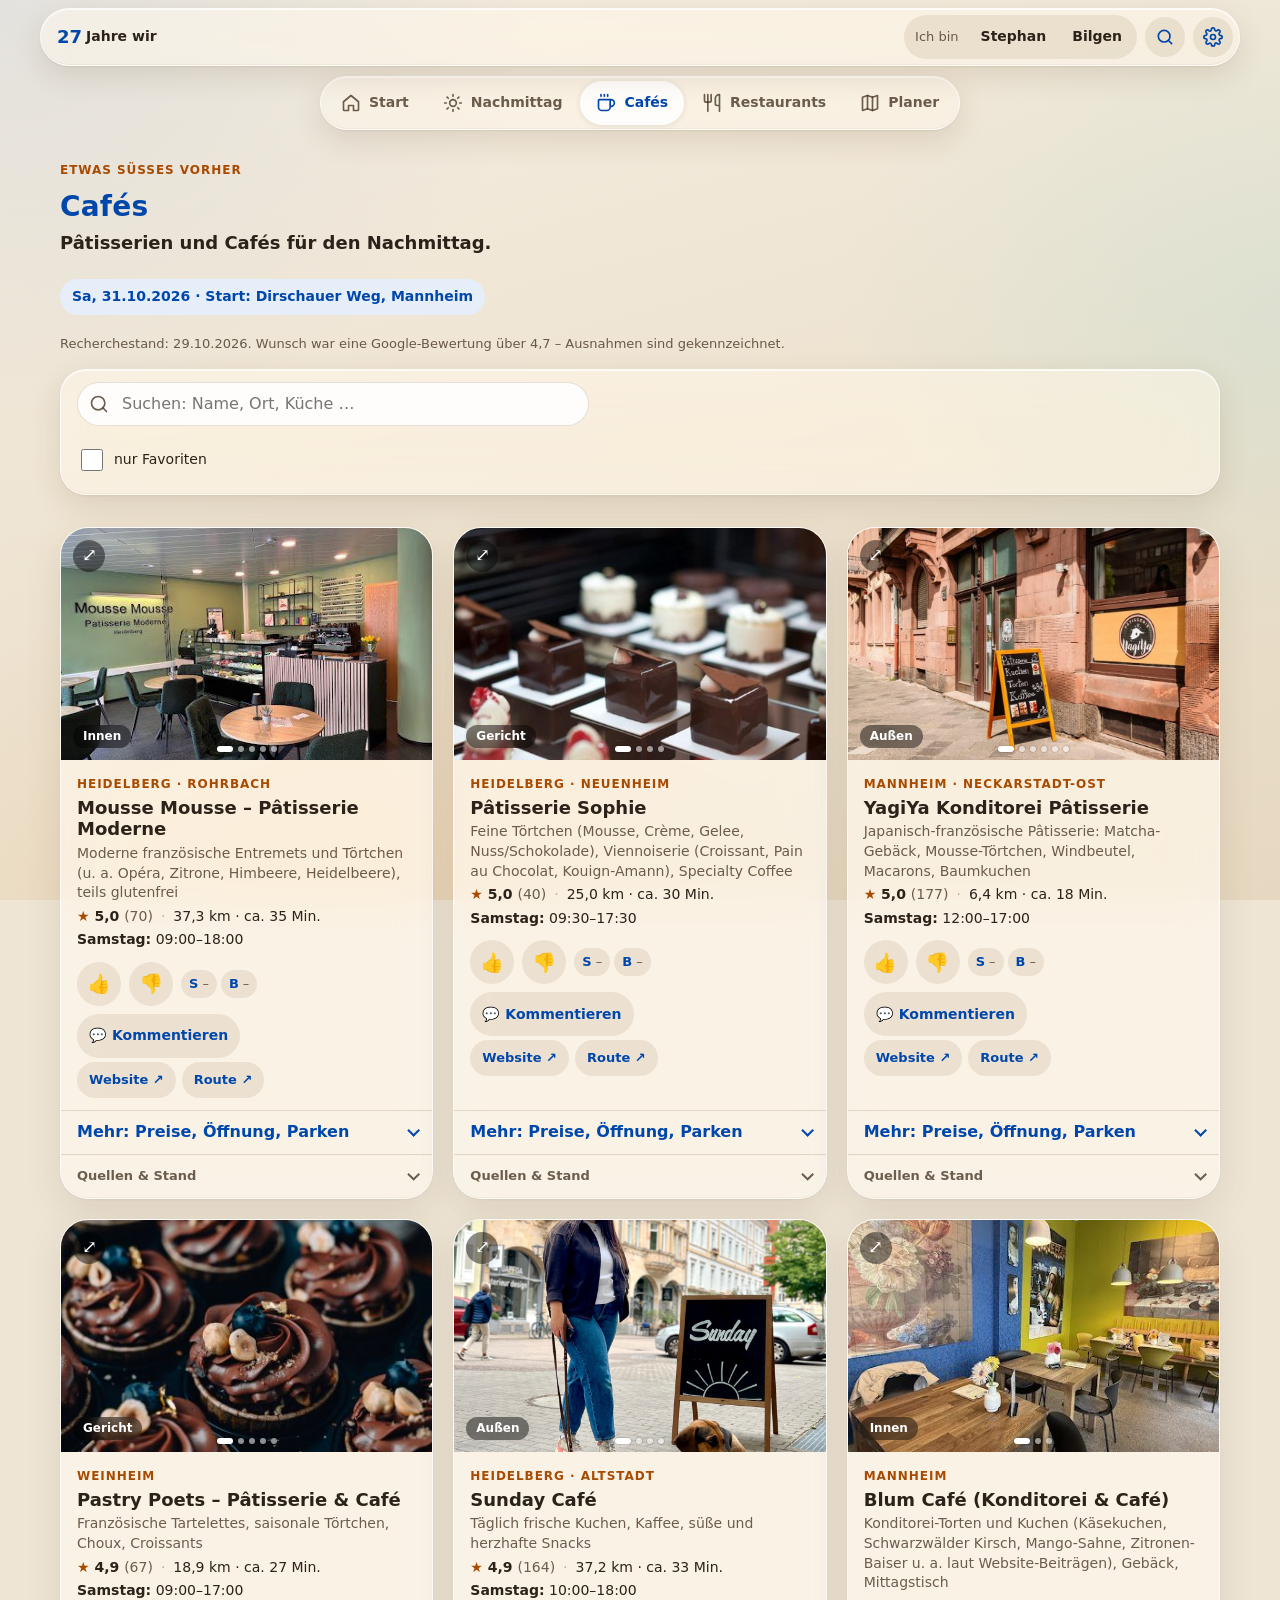
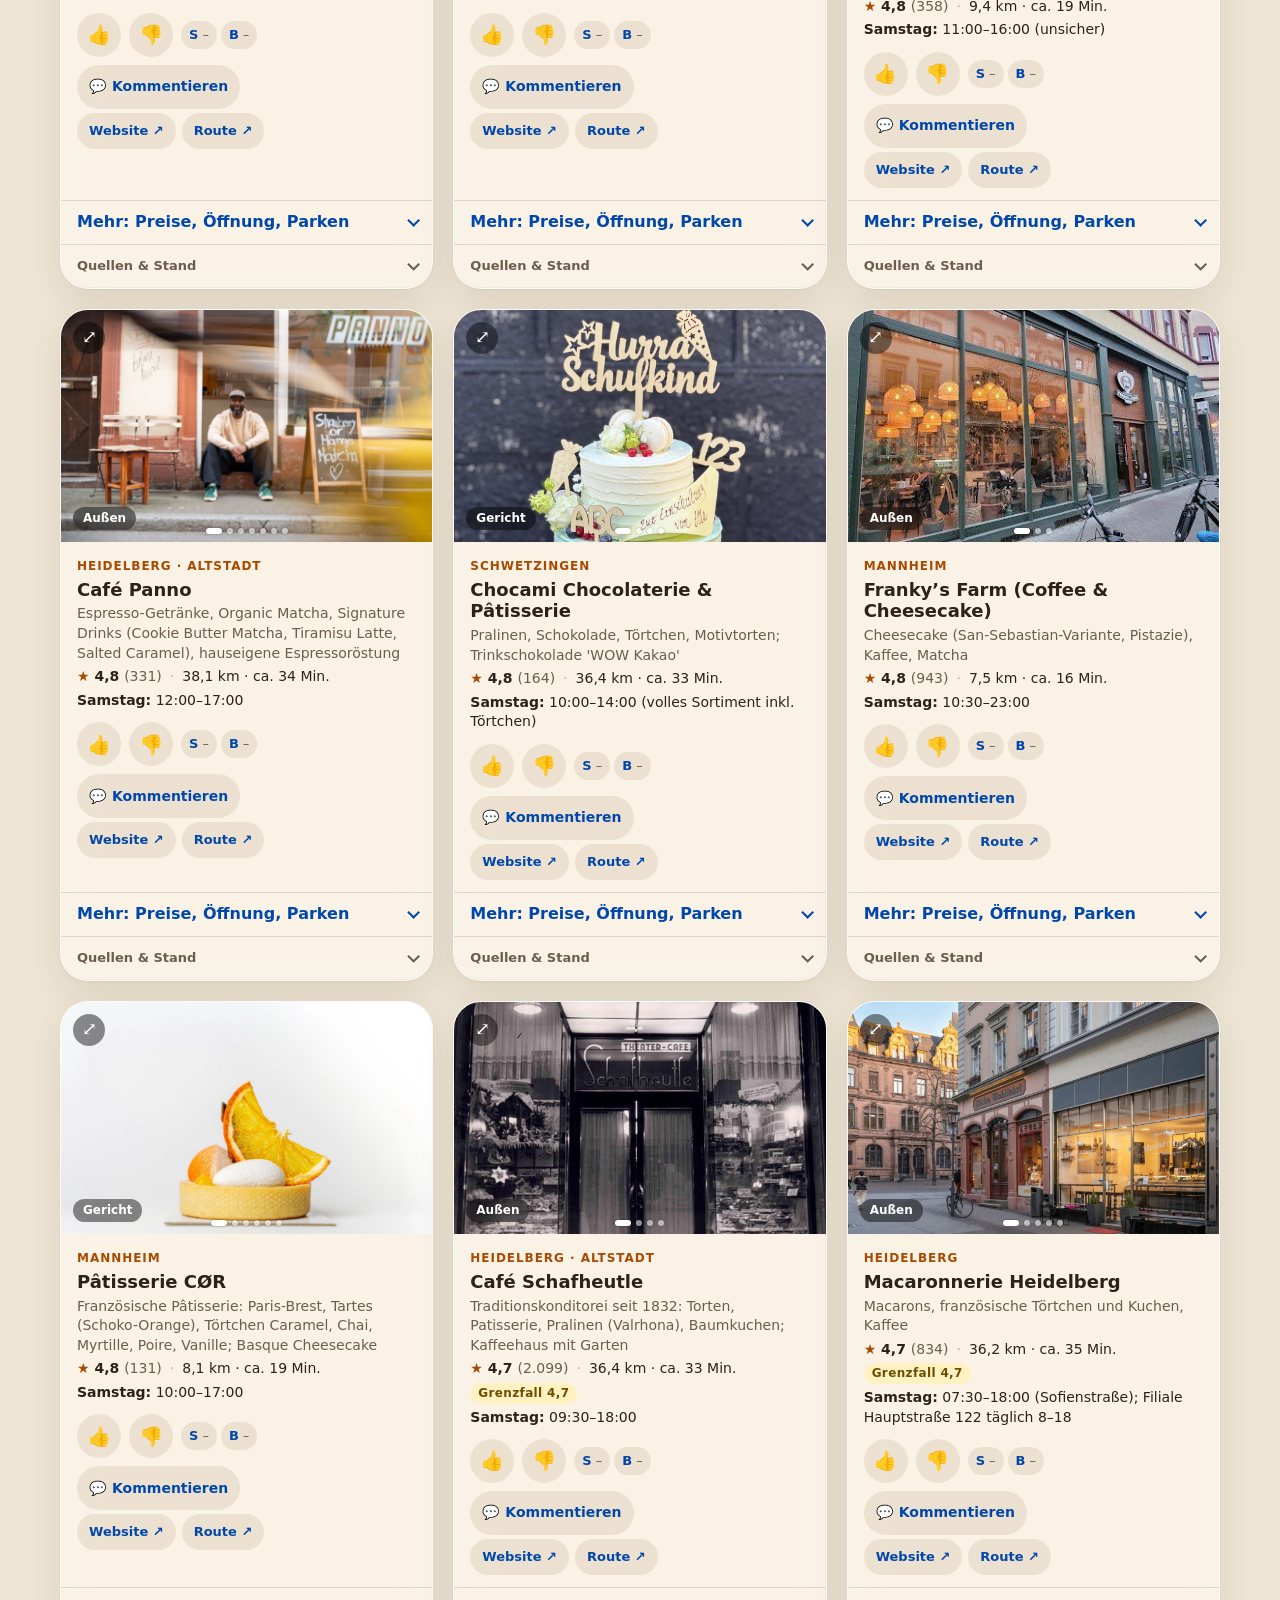
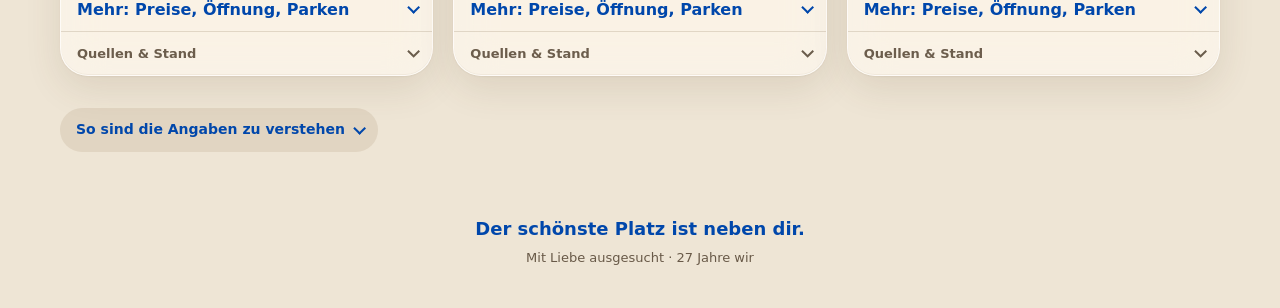
==== cafes.html @ 7b370501 "Ziegler hat abgesagt: als ausgebucht markiert, Tagesidee Barockgarten wieder mit Kurfürstenstube Co-" ====
<!doctype html>
<html lang="de">
<head>
  <meta charset="utf-8">
  <meta name="viewport" content="width=device-width, initial-scale=1, viewport-fit=cover">
  <meta name="color-scheme" content="light dark">
  <link rel="manifest" href="manifest.webmanifest">
  <link rel="icon" type="image/png" href="icons/icon-192.png?v=b">
  <link rel="apple-touch-icon" href="icons/icon-180.png?v=b">
  <meta name="apple-mobile-web-app-capable" content="yes">
  <meta name="mobile-web-app-capable" content="yes">
  <meta name="apple-mobile-web-app-title" content="Jahrestag">
  <meta name="apple-mobile-web-app-status-bar-style" content="black-translucent">
  <meta name="theme-color" content="#EEE5D5" media="(prefers-color-scheme: light)">
  <meta name="theme-color" content="#0A1430" media="(prefers-color-scheme: dark)">
  <meta name="description" content="Unser Jahrestag am Samstag, 31. Oktober 2026 – Restaurants, Nachmittag, Cafés und Planer.">
  <meta property="og:type" content="website">
  <meta property="og:locale" content="de_DE">
  <meta property="og:title" content="Cafés · 27 Jahre wir">
  <meta property="og:description" content="Ein Tag nur für uns – Samstag, 31. Oktober 2026.">
  <meta property="og:url" content="https://stephandel.github.io/jubilaeum-2026/cafes.html">
  <meta property="og:image" content="https://stephandel.github.io/jubilaeum-2026/icons/og.jpg?v=b">
  <meta property="og:image:width" content="1200">
  <meta property="og:image:height" content="630">
  <meta property="og:image:alt" content="27 Jahre wir. – Blick über Heidelberg">
  <meta name="twitter:card" content="summary_large_image">
  <title>Cafés · 27 Jahre wir</title>
  <script>try { var t = localStorage.getItem("jg-theme"); if (t === "light" || t === "dark") document.documentElement.dataset.theme = t; var g = Number(localStorage.getItem("jg-schrift")); if (g >= 90 && g <= 130) document.documentElement.style.setProperty("--schrift", g / 100); } catch (e) {}</script>
  <link rel="stylesheet" href="base.css?v=1e421c1b">
  <link rel="stylesheet" href="style.css?v=fc699ea1">
</head>
<body data-seite="cafes">
  <a class="sprung" href="#inhalt">Zum Inhalt springen</a>
  <header class="titelzeile glas">
    <a class="marke" href="index.html" aria-label="27 Jahre wir – Startseite"><span class="marke-27" aria-hidden="true">27</span><span class="marke-text">Jahre wir</span></a>
    <div class="ichbin" role="group" aria-label="Ich bin">
      <span class="ichbin-label">Ich bin</span>
      <button type="button" class="seg" data-person="S" aria-pressed="false">Stephan</button>
      <button type="button" class="seg" data-person="B" aria-pressed="false">Bilgen</button>
    </div>
    <button type="button" class="kopf-knopf" id="suche-auf" aria-label="Suchen" aria-haspopup="dialog"><svg viewBox="0 0 24 24" aria-hidden="true"><circle cx="11" cy="11" r="7"/><path d="m20 20-3.5-3.5"/></svg></button>
    <button type="button" class="kopf-knopf" id="einst-auf" aria-label="Einstellungen" aria-haspopup="dialog"><svg viewBox="0 0 24 24" aria-hidden="true"><circle cx="12" cy="12" r="3"/><path d="M19.4 15a1.7 1.7 0 0 0 .3 1.8l.1.1a2 2 0 1 1-2.8 2.8l-.1-.1a1.7 1.7 0 0 0-1.8-.3 1.7 1.7 0 0 0-1 1.5V21a2 2 0 1 1-4 0v-.1a1.7 1.7 0 0 0-1.1-1.5 1.7 1.7 0 0 0-1.8.3l-.1.1a2 2 0 1 1-2.8-2.8l.1-.1a1.7 1.7 0 0 0 .3-1.8 1.7 1.7 0 0 0-1.5-1H3a2 2 0 1 1 0-4h.1a1.7 1.7 0 0 0 1.5-1.1 1.7 1.7 0 0 0-.3-1.8l-.1-.1a2 2 0 1 1 2.8-2.8l.1.1a1.7 1.7 0 0 0 1.8.3H9a1.7 1.7 0 0 0 1-1.5V3a2 2 0 1 1 4 0v.1a1.7 1.7 0 0 0 1 1.5 1.7 1.7 0 0 0 1.8-.3l.1-.1a2 2 0 1 1 2.8 2.8l-.1.1a1.7 1.7 0 0 0-.3 1.8V9a1.7 1.7 0 0 0 1.5 1H21a2 2 0 1 1 0 4h-.1a1.7 1.7 0 0 0-1.5 1Z"/></svg></button>
  </header>
  <nav class="tabbar glas" aria-label="Seiten">
    <a href="index.html"><svg viewBox="0 0 24 24" aria-hidden="true"><path d="M3 10.5 12 3l9 7.5V20a1 1 0 0 1-1 1h-5v-6h-6v6H4a1 1 0 0 1-1-1Z"/></svg><span>Start</span></a>
    <a href="nachmittag.html"><svg viewBox="0 0 24 24" aria-hidden="true"><circle cx="12" cy="12" r="4"/><path d="M12 2v2M12 20v2M4.93 4.93l1.41 1.41M17.66 17.66l1.41 1.41M2 12h2M20 12h2M6.34 17.66l-1.41 1.41M19.07 4.93l-1.41 1.41"/></svg><span>Nachmittag</span></a>
    <a href="cafes.html" aria-current="page"><svg viewBox="0 0 24 24" aria-hidden="true"><path d="M10 2v2M14 2v2M16 8a1 1 0 0 1 1 1v8a4 4 0 0 1-4 4H7a4 4 0 0 1-4-4V9a1 1 0 0 1 1-1h14a4 4 0 1 1 0 8h-1"/><path d="M6 2v2"/></svg><span>Cafés</span></a>
    <a href="restaurants.html"><svg viewBox="0 0 24 24" aria-hidden="true"><path d="M3 2v7c0 1.1.9 2 2 2h4a2 2 0 0 0 2-2V2"/><path d="M7 2v20"/><path d="M21 15V2a5 5 0 0 0-5 5v6c0 1.1.9 2 2 2h3Zm0 0v7"/></svg><span>Restaurants</span></a>
    <a href="planer.html"><svg viewBox="0 0 24 24" aria-hidden="true"><path d="M9 3 3 5v16l6-2 6 2 6-2V3l-6 2-6-2Z"/><path d="M9 3v16M15 5v16"/></svg><span>Planer</span></a>
  </nav>
  <main id="inhalt" class="inhalt" tabindex="-1">
    <noscript><p class="hinweiszeile">Bitte JavaScript einschalten – die Inhalte werden aus data.js aufgebaut.</p></noscript>
    <div id="app"></div>
  </main>
  <footer class="fuss">
    <p class="fuss-gross">Der schönste Platz ist neben dir.</p>
    <p class="fuss-klein">Mit Liebe ausgesucht · 27 Jahre wir</p>
  </footer>
  <div class="sheet-hinter" id="einst-hinter" hidden></div>
  <section class="sheet glas" id="einstellungen" role="dialog" aria-modal="true" aria-labelledby="einst-titel" hidden>
    <header class="sheet-kopf"><h2 id="einst-titel">Einstellungen</h2><button type="button" class="sheet-zu" data-zu="einstellungen" aria-label="Schließen">✕</button></header>
    <div class="einst-zeile"><span class="einst-label">Ich bin</span><div class="ichbin" role="group" aria-label="Ich bin">
      <button type="button" class="seg" data-person="S" aria-pressed="false">Stephan</button>
      <button type="button" class="seg" data-person="B" aria-pressed="false">Bilgen</button></div></div>
    <div class="einst-zeile"><span class="einst-label">Darstellung</span><button type="button" class="thema" id="thema" aria-label="Darstellung umschalten"></button></div>
    <div class="einst-zeile"><span class="einst-label">Schriftgröße</span><div class="schrift" role="group" aria-label="Schriftgröße">
      <button type="button" id="schrift-klein" aria-label="Schrift kleiner">A<small aria-hidden="true">−</small></button>
      <button type="button" id="schrift-gross" aria-label="Schrift größer">A<small aria-hidden="true">+</small></button></div></div>
    <div id="installieren"></div>
    <p class="hinweis">Likes, Kommentare und „Unser Tag“ sind für euch beide gemeinsam. Nach 15 Minuten Pause startet die Seite wieder auf der Startseite.</p>
  </section>
  <div class="sheet-hinter" id="suche-hinter" hidden></div>
  <section class="sheet glas suche-sheet" id="suchfenster" role="dialog" aria-modal="true" aria-label="Suchen" hidden>
    <div class="suche-kopf"><label class="suche-feld global"><svg viewBox="0 0 24 24" aria-hidden="true"><circle cx="11" cy="11" r="7"/><path d="m20 20-3.5-3.5"/></svg><span class="sr">Alles durchsuchen</span><input type="search" id="global-suche" placeholder="Restaurant, Café, Ort, Gericht …" autocomplete="off"></label><button type="button" class="sheet-zu" data-zu="suchfenster" aria-label="Schließen">✕</button></div>
    <ul class="such-treffer" id="such-treffer"></ul>
  </section>
  <div class="toast" id="toast" role="status" aria-live="polite"></div>
  <script src="data.js?v=d4737274"></script>
  <script src="likestore.js?v=ab14de96"></script>
  <script src="script.js?v=ec2688a6"></script>
</body>
</html>
---- base.css ----
/* apple-ui/base.css — einmal pro App einbinden, Werte nur über Variablen nutzen */

:root {
  /* Schrift */
  --font: -apple-system, "SF Pro Text", system-ui, sans-serif;
  --fs-large-title: 2.125rem; /* 34 */
  --fs-title1: 1.75rem;       /* 28 */
  --fs-title2: 1.375rem;      /* 22 */
  --fs-title3: 1.25rem;       /* 20 */
  --fs-body: 1.0625rem;       /* 17 */
  --fs-subhead: 0.9375rem;    /* 15 */
  --fs-footnote: 0.8125rem;   /* 13 */
  --fs-caption: 0.75rem;      /* 12 */

  /* Abstände */
  --s1: 4px; --s2: 8px; --s3: 12px; --s4: 16px;
  --s5: 20px; --s6: 24px; --s8: 32px; --tap: 44px;
  --rand: var(--s4);
  --r-kachel: 16px; --r-button: 12px; --r-chip: 999px;

  /* Systemfarben */
  --blau: #007AFF; --gruen: #34C759; --orange: #FF9500;
  --rot: #FF3B30; --gelb: #FFCC00; --indigo: #5856D6; --teal: #30B0C7;
  --akzent: var(--blau);

  /* Hell */
  --bg: #F2F2F7;
  --bg-2: #FFFFFF;
  --label: #000000;
  --label-2: rgba(60,60,67,.6);
  --label-3: rgba(60,60,67,.3);
  --trenner: rgba(60,60,67,.29);

  --fuellung: rgba(120,120,128,.2);
  --glas-bg: rgba(255,255,255,.7);
  --glas-rand: rgba(255,255,255,.4);
  --glas-schatten: 0 8px 32px rgba(0,0,0,.12);

  /* Bewegung */
  --ease: cubic-bezier(.32,.72,0,1);
  --dauer: 280ms;

  /* Safe Areas */
  --safe-top: env(safe-area-inset-top, 0px);
  --safe-bottom: env(safe-area-inset-bottom, 0px);
  --safe-left: env(safe-area-inset-left, 0px);
  --safe-right: env(safe-area-inset-right, 0px);
}

@media (prefers-color-scheme: dark) {
  :root {
    --bg: #000000;
    --bg-2: #1C1C1E;
    --label: #FFFFFF;
    --label-2: rgba(235,235,245,.6);
    --label-3: rgba(235,235,245,.3);
    --trenner: rgba(84,84,88,.6);
    --fuellung: rgba(120,120,128,.36);
    --glas-bg: rgba(28,28,30,.6);
    --glas-rand: rgba(255,255,255,.15);
    --glas-schatten: 0 8px 32px rgba(0,0,0,.5);
    --blau: #0A84FF; --gruen: #30D158; --orange: #FF9F0A;
    --rot: #FF453A; --gelb: #FFD60A; --indigo: #5E5CE6; --teal: #40C8E0;
  }
}

@media (min-width: 768px) { :root { --rand: var(--s5); } }

/* Grundlayout */
*, *::before, *::after { box-sizing: border-box; }
html { -webkit-text-size-adjust: 100%; }
body {
  margin: 0;
  font-family: var(--font);
  font-size: var(--fs-body);
  line-height: 1.35;
  color: var(--label);
  background: var(--bg);
  -webkit-font-smoothing: antialiased;
  overscroll-behavior-y: none;
}
button, input, select { font: inherit; color: inherit; }
button { background: none; border: 0; padding: 0; cursor: pointer; }
.zahlen { font-variant-numeric: tabular-nums; }

/* Textstufen */
.t-large-title { font-size: var(--fs-large-title); font-weight: 700; letter-spacing: .37px; }
.t-title1   { font-size: var(--fs-title1); font-weight: 700; }
.t-title2   { font-size: var(--fs-title2); font-weight: 700; }
.t-title3   { font-size: var(--fs-title3); font-weight: 600; }
.t-body     { font-size: var(--fs-body); }
.t-subhead  { font-size: var(--fs-subhead); }
.t-footnote { font-size: var(--fs-footnote); color: var(--label-2); }
.t-caption  { font-size: var(--fs-caption); color: var(--label-2); text-transform: uppercase; letter-spacing: .06em; }

/* Glas */
.glas {
  background: var(--glas-bg);
  border: 1px solid var(--glas-rand);
  box-shadow: var(--glas-schatten);
  -webkit-backdrop-filter: blur(20px) saturate(180%);
  backdrop-filter: blur(20px) saturate(180%);
}
@supports not (backdrop-filter: blur(1px)) {
  .glas { background: color-mix(in srgb, var(--bg-2) 92%, transparent); }
}

/* Bauteile */
.kachel {
  background: var(--bg-2);
  border-radius: var(--r-kachel);
  padding: var(--s4);
}
.kachel.glas { background: var(--glas-bg); }

.button {
  min-height: var(--tap);
  padding: 0 var(--s5);
  border-radius: var(--r-button);
  background: var(--akzent);
  color: #fff;
  font-weight: 600;
  display: inline-flex; align-items: center; justify-content: center;
  transition: opacity var(--dauer) var(--ease), transform var(--dauer) var(--ease);
}
.button.leise { background: var(--fuellung); color: var(--akzent); }
.button.rand  { background: none; border: 1px solid var(--trenner); color: var(--akzent); }

.chip {
  height: 32px; padding: 0 var(--s3);
  border-radius: var(--r-chip);
  background: var(--fuellung);
  font-size: var(--fs-subhead); font-weight: 500;
  display: inline-flex; align-items: center; gap: var(--s1);
}
.chip.aktiv { background: var(--akzent); color: #fff; }

.tippbar:active, .button:active, .chip:active { opacity: .6; transform: scale(.97); }

/* Titelzeile und Tab-Leiste */
.titelzeile {
  position: sticky; top: 0; z-index: 20;
  padding: calc(var(--safe-top) + var(--s2)) var(--rand) var(--s2);
  min-height: calc(var(--safe-top) + var(--tap));
  display: flex; align-items: center; gap: var(--s3);
}
.tabbar {
  position: fixed; left: 0; right: 0; bottom: 0; z-index: 20;
  display: flex;
  padding: var(--s1) var(--safe-right) var(--safe-bottom) var(--safe-left);
}
.tabbar button {
  flex: 1; min-height: calc(var(--tap) + 6px);
  display: flex; flex-direction: column; align-items: center; gap: 2px;
  font-size: var(--fs-caption); font-weight: 500; color: var(--label-2); /* 12 px; Apple nutzt 10 pt, wir bleiben über dem 11-px-Minimum */
}
.tabbar button[aria-selected="true"] { color: var(--akzent); }
.tabbar svg { width: 24px; height: 24px; }
.inhalt { padding: 0 var(--rand) calc(var(--tap) + var(--safe-bottom) + var(--s6)); }

/* Listen */
.liste { background: var(--bg-2); border-radius: var(--r-kachel); overflow: hidden; }
.liste > * {
  min-height: var(--tap); padding: var(--s3) var(--s4);
  display: flex; align-items: center; gap: var(--s3);
}
.liste > * + * { border-top: 1px solid var(--trenner); }

/* Zustände */
.skeleton {
  background: linear-gradient(90deg, var(--fuellung) 25%, transparent 50%, var(--fuellung) 75%);
  background-size: 200% 100%;
  animation: skeleton 1.4s infinite linear;
  border-radius: var(--s2);
}
@keyframes skeleton { to { background-position: -200% 0; } }
.leer {
  text-align: center; padding: var(--s8) var(--rand);
  color: var(--label-2);
}
.leer svg { width: 48px; height: 48px; margin-bottom: var(--s3); }

/* Bewegung */
@media (prefers-reduced-motion: reduce) {
  *, *::before, *::after { animation-duration: .01ms !important; transition-duration: .01ms !important; }
}

/* Fokus */
:focus-visible { outline: 2px solid var(--akzent); outline-offset: 2px; border-radius: var(--r-button); }

/* ===== iPad: ab 768 px (regular Breite), siehe module/ipad.md ===== */
.seitenleiste { display: none; }
.lesebreite { max-width: 680px; }
@media (min-width: 768px) {
  /* Tab-Leiste wandert nach oben in die Titelzeile, Symbol und Label nebeneinander */
  .tabbar { position: sticky; top: 0; bottom: auto; padding: var(--s1) var(--rand); justify-content: center; gap: var(--s2); }
  .tabbar button { flex: 0 0 auto; flex-direction: row; gap: var(--s2); min-height: var(--tap); padding: 0 var(--s3); font-size: var(--fs-subhead); border-radius: var(--r-button); }
  .tabbar button[aria-selected="true"] { background: var(--fuellung); }
  .tabbar svg { width: 20px; height: 20px; }
  .inhalt { padding-bottom: var(--s6); }

  /* Seitenleiste + Inhalt als Spalten */
  .split { display: grid; grid-template-columns: var(--sl-breite, 280px) 1fr; min-height: 100dvh; }
  .split.drei { grid-template-columns: var(--sl-breite, 260px) var(--liste-breite, 320px) 1fr; }
  .split > * + * { border-left: 1px solid var(--trenner); }
  .seitenleiste { display: block; position: sticky; top: 0; height: 100dvh; overflow-y: auto; padding: calc(var(--safe-top) + var(--s4)) var(--s3) var(--s4); }
  .seitenleiste .gruppe { margin-bottom: var(--s5); }
  .seitenleiste .gruppe > .t-caption { padding: 0 var(--s3) var(--s2); }
  .seitenleiste a, .seitenleiste button {
    display: flex; align-items: center; gap: var(--s3); width: 100%;
    min-height: var(--tap); padding: 0 var(--s3); border-radius: var(--s2);
    color: var(--label); text-decoration: none;
  }
  .seitenleiste svg { width: 20px; height: 20px; color: var(--akzent); flex: 0 0 auto; }
  .seitenleiste [aria-current="page"], .seitenleiste [aria-selected="true"] { background: var(--fuellung); }
}

/* ===== Zeiger (Trackpad/Maus): Hover nur hier, siehe module/ipad.md Abschnitt 5 ===== */
@media (hover: hover) and (pointer: fine) {
  .tabbar button:hover, .chip:hover, .button.leise:hover, .seitenleiste a:hover, .seitenleiste button:hover { background: var(--fuellung); }
  .button:hover { filter: brightness(1.08); }
  .liste > *:hover, .kachel.tippbar:hover { background: color-mix(in srgb, var(--bg-2) 94%, var(--label)); }
  a { cursor: pointer; }
  button, .button, .chip { cursor: default; }   /* Mac-Konvention: Knöpfe behalten den Pfeil */
  input, select, textarea { accent-color: var(--akzent); }
}

/* ===== Mac-Dichte: breites Fenster mit Zeiger, siehe module/mac.md ===== */
@media (min-width: 1024px) and (hover: hover) and (pointer: fine) {
  :root {
    --fs-large-title: 1.625rem; /* 26 */
    --fs-title1: 1.375rem;      /* 22 */
    --fs-title2: 1.0625rem;     /* 17 */
    --fs-title3: 0.9375rem;     /* 15 */
    --fs-body: 0.8125rem;       /* 13 */
    --fs-subhead: 0.6875rem;    /* 11 */
    --fs-footnote: 0.625rem;    /* 10 */
    --fs-caption: 0.625rem;     /* 10 */
    --tap: 28px;
    --r-kachel: 12px; --r-button: 6px;
  }
  body { line-height: 1.25; }
  .kachel { padding: var(--s3); }
  .glas { -webkit-backdrop-filter: blur(12px) saturate(160%); backdrop-filter: blur(12px) saturate(160%); }
  .tippbar:active, .button:active, .chip:active { transform: none; opacity: .75; } /* kein Scale auf dem Mac */
}
/* Inaktives Fenster (JS setzt data-inaktiv auf <html>, wenn document.hasFocus() false ist) */
:root[data-inaktiv] .glas { background: var(--bg-2); -webkit-backdrop-filter: none; backdrop-filter: none; }
:root[data-inaktiv] { --akzent: var(--label-2); }
---- style.css ----
/* Jubiläums-Guide – Projektwerte (wie tokens.css), nach base.css eingebunden */

:root {
  --kobalt: #0047AB;
  --kobalt-hell: #E6EEFA;
  --tuerkis: #00737D;
  --tuerkis-fl: #2EC4CF;
  --warm: #A84A00;            /* Text-Orange, AA auf Weiß */
  --warm-fl: #FF9A3C;         /* Flächen-Orange */
  --akzent: var(--kobalt);
  --karte-bg: rgba(255,255,255,.82);
  --karte-rand: rgba(255,255,255,.7);
  --karte-schatten: 0 8px 32px rgba(0,40,110,.10), 0 1px 2px rgba(0,0,0,.06);
  --ok-bg: #DDF5E3;   --ok-text: #155C2B;
  --mitte-bg: #FFF1C2; --mitte-text: #6B4E00;
  --nein-bg: #FDE2E0; --nein-text: #A3201A;
  --ng-text: #6B4E00;
  --seiten-bg-1: rgba(0,71,171,.10);
  --seiten-bg-2: rgba(46,196,207,.12);
  --seiten-bg-3: rgba(255,154,60,.10);
}

/* Dunkel – automatisch (wenn nicht manuell Hell gewählt) */
@media (prefers-color-scheme: dark) {
  :root:not([data-theme="light"]) {
    --kobalt: #7FA8FF;
    --kobalt-hell: rgba(127,168,255,.16);
    --tuerkis: #5ED9E2;
    --warm: #FFB466;
    --karte-bg: rgba(28,28,30,.78);
    --karte-rand: rgba(255,255,255,.10);
    --karte-schatten: 0 8px 32px rgba(0,0,0,.45);
    --ok-bg: rgba(48,209,88,.18);   --ok-text: #7EE2A0;
    --mitte-bg: rgba(255,214,10,.16); --mitte-text: #FFD95A;
    --nein-bg: rgba(255,69,58,.18); --nein-text: #FF8E86;
    --ng-text: #FFD95A;
    --seiten-bg-1: rgba(0,71,171,.28);
    --seiten-bg-2: rgba(46,196,207,.10);
    --seiten-bg-3: rgba(255,154,60,.08);
  }
}

/* Manuell Hell (überschreibt System-Dunkel) */
:root[data-theme="light"] {
  color-scheme: light;
  --bg: #F2F2F7; --bg-2: #FFFFFF; --label: #000000;
  --label-2: rgba(60,60,67,.72); --label-3: rgba(60,60,67,.3);
  --trenner: rgba(60,60,67,.29); --fuellung: rgba(120,120,128,.16);
  --glas-bg: rgba(255,255,255,.7); --glas-rand: rgba(255,255,255,.4);
  --glas-schatten: 0 8px 32px rgba(0,0,0,.12);
}

/* Manuell Dunkel */
:root[data-theme="dark"] {
  color-scheme: dark;
  --bg: #000000; --bg-2: #1C1C1E; --label: #FFFFFF;
  --label-2: rgba(235,235,245,.7); --label-3: rgba(235,235,245,.3);
  --trenner: rgba(84,84,88,.6); --fuellung: rgba(120,120,128,.36);
  --glas-bg: rgba(28,28,30,.6); --glas-rand: rgba(255,255,255,.15);
  --glas-schatten: 0 8px 32px rgba(0,0,0,.5);
  --kobalt: #7FA8FF; --kobalt-hell: rgba(127,168,255,.16);
  --tuerkis: #5ED9E2; --warm: #FFB466;
  --karte-bg: rgba(28,28,30,.78); --karte-rand: rgba(255,255,255,.10);
  --karte-schatten: 0 8px 32px rgba(0,0,0,.45);
  --ok-bg: rgba(48,209,88,.18);   --ok-text: #7EE2A0;
  --mitte-bg: rgba(255,214,10,.16); --mitte-text: #FFD95A;
  --nein-bg: rgba(255,69,58,.18); --nein-text: #FF8E86;
  --ng-text: #FFD95A;
  --seiten-bg-1: rgba(0,71,171,.28); --seiten-bg-2: rgba(46,196,207,.10); --seiten-bg-3: rgba(255,154,60,.08);
}

/* label-2 etwas kräftiger als Apple-Standard, damit Kleingedrucktes AA erreicht */
:root { --label-2: rgba(60,60,67,.78); }
@media (prefers-color-scheme: dark) { :root:not([data-theme="light"]) { --label-2: rgba(235,235,245,.72); } }

/* Mac-Dichte aus base.css für diesen Guide abschwächen: Lesetext und Tippflächen bleiben groß */
@media (min-width: 1024px) and (hover: hover) and (pointer: fine) {
  :root {
    --fs-large-title: 2.125rem; --fs-title1: 1.75rem; --fs-title2: 1.375rem; --fs-title3: 1.125rem;
    --fs-body: 1rem; --fs-subhead: .875rem; --fs-footnote: .8125rem; --fs-caption: .75rem;
    --tap: 44px; --r-kachel: 16px; --r-button: 12px;
  }
  body { line-height: 1.4; }
}

/* ---------- Grundlayout ---------- */
body { min-height: 100vh; }
body::before {
  content: ""; position: fixed; inset: 0; z-index: -1; pointer-events: none;
  background:
    radial-gradient(60vmax 50vmax at 0% 0%, var(--seiten-bg-1), transparent 70%),
    radial-gradient(50vmax 40vmax at 100% 30%, var(--seiten-bg-2), transparent 70%),
    radial-gradient(50vmax 40vmax at 30% 100%, var(--seiten-bg-3), transparent 70%),
    var(--bg);
}
a { color: var(--akzent); text-underline-offset: 2px; }
h1, h2, h3, h4 { margin: 0; }
p { margin: 0 0 var(--s2); }
.sr { position: absolute; width: 1px; height: 1px; overflow: hidden; clip: rect(0 0 0 0); white-space: nowrap; }
.sprung { position: absolute; left: var(--s4); top: -100px; z-index: 50; background: var(--bg-2); padding: var(--s3) var(--s4); border-radius: var(--r-button); }
.sprung:focus { top: calc(var(--safe-top) + var(--s2)); }
main:focus { outline: none; }
.inhalt { max-width: 1200px; margin: 0 auto; padding-left: calc(var(--rand) + var(--safe-left)); padding-right: calc(var(--rand) + var(--safe-right)); }
[id] { scroll-margin-top: 120px; }

/* ---------- Titelzeile ---------- */
.titelzeile { justify-content: space-between; flex-wrap: wrap; border-width: 0 0 1px; }
.marke { display: inline-flex; align-items: baseline; gap: var(--s1); text-decoration: none; color: var(--label); min-height: var(--tap); align-items: center; }
.marke-27 { font-weight: 800; font-size: var(--fs-title3); color: var(--kobalt); font-variant-numeric: tabular-nums; }
.marke-text { font-weight: 600; font-size: var(--fs-subhead); }
.ichbin { display: inline-flex; align-items: center; gap: 2px; background: var(--fuellung); border-radius: var(--r-button); padding: 2px; margin-left: auto; }
.ichbin-label { font-size: var(--fs-footnote); color: var(--label-2); padding: 0 var(--s2); }
.seg { min-height: 40px; min-width: 44px; padding: 0 var(--s3); border-radius: 10px; font-size: var(--fs-subhead); font-weight: 600; color: var(--label); }
.seg[aria-pressed="true"] { background: var(--bg-2); color: var(--kobalt); box-shadow: 0 1px 4px rgba(0,0,0,.15); }
.thema { min-width: var(--tap); min-height: var(--tap); display: inline-flex; align-items: center; justify-content: center; gap: var(--s1); border-radius: var(--r-button); color: var(--akzent); }
.thema svg, .tabbar svg { fill: none; stroke: currentColor; stroke-width: 2; stroke-linecap: round; stroke-linejoin: round; }
.thema svg { width: 22px; height: 22px; }
.thema-text { font-size: var(--fs-footnote); font-weight: 600; }
@media (max-width: 420px) { .thema-text, .ichbin-label { position: absolute; width: 1px; height: 1px; overflow: hidden; clip: rect(0 0 0 0); } }

/* ---------- Tab-Leiste mit Links ---------- */
.tabbar { border-width: 1px 0 0; }
.tabbar a {
  flex: 1; min-height: calc(var(--tap) + 6px); text-decoration: none;
  display: flex; flex-direction: column; align-items: center; justify-content: center; gap: 2px;
  font-size: var(--fs-caption); font-weight: 600; color: var(--label-2);
}
.tabbar a[aria-current="page"] { color: var(--akzent); }
.tabbar a:active { opacity: .6; }
@media (min-width: 768px) {
  .tabbar { top: calc(var(--tap) + var(--s4) + var(--safe-top)); z-index: 19; border-width: 0 0 1px; }
  .tabbar a { flex: 0 0 auto; flex-direction: row; gap: var(--s2); min-height: var(--tap); padding: 0 var(--s4); font-size: var(--fs-subhead); border-radius: var(--r-button); }
  .tabbar a[aria-current="page"] { background: var(--fuellung); }
  .tabbar svg { width: 20px; height: 20px; }
}
@media (hover: hover) and (pointer: fine) { .tabbar a:hover { background: var(--fuellung); } }

/* ---------- Hero ---------- */
.hero { position: relative; padding: var(--s8) 0 var(--s4); overflow: hidden; }
.hero-27 {
  position: absolute; right: -8px; top: 0; z-index: -1;
  font-size: clamp(9rem, 32vw, 16rem); font-weight: 800; line-height: .9; letter-spacing: -.04em;
  color: transparent;
  background: linear-gradient(135deg, color-mix(in srgb, var(--kobalt) 22%, transparent), color-mix(in srgb, var(--tuerkis-fl) 18%, transparent) 55%, color-mix(in srgb, var(--warm-fl) 26%, transparent));
  -webkit-background-clip: text; background-clip: text;
  font-variant-numeric: tabular-nums; user-select: none;
}
.hero-label { font-size: var(--fs-caption); text-transform: uppercase; letter-spacing: .08em; font-weight: 700; color: var(--warm); }
.hero h1 { font-size: var(--fs-large-title); font-weight: 800; letter-spacing: .2px; color: var(--kobalt); margin-bottom: var(--s1); }
.hero.klein h1 { font-size: var(--fs-title1); }
.hero-unter { font-size: var(--fs-title3); font-weight: 600; }
.hero-satz { max-width: 36em; color: var(--label-2); }
.hero-datum { font-weight: 600; color: var(--tuerkis); }
.kopfzeile { font-size: var(--fs-subhead); font-weight: 600; padding: var(--s2) var(--s3); border-radius: var(--r-chip); background: var(--kobalt-hell); color: var(--kobalt); display: inline-block; }
.hinweiszeile { font-size: var(--fs-footnote); color: var(--label-2); margin-top: var(--s3); max-width: 60em; }

/* ---------- Blöcke, Steuerung ---------- */
.block { margin-top: var(--s8); }
.block > h2 { font-size: var(--fs-title2); margin-bottom: var(--s3); }
.unterzeile { color: var(--label-2); font-size: var(--fs-subhead); margin-top: calc(-1 * var(--s2)); }
.glas-leicht { background: var(--karte-bg); border: 1px solid var(--karte-rand); box-shadow: var(--karte-schatten); -webkit-backdrop-filter: blur(16px) saturate(160%); backdrop-filter: blur(16px) saturate(160%); }
.steuer { border-radius: var(--r-kachel); padding: var(--s3); margin: var(--s4) 0; display: grid; gap: var(--s3); }
.steuer-zeile { display: flex; flex-wrap: wrap; gap: var(--s2); align-items: center; }
.steuer-label { font-size: var(--fs-footnote); color: var(--label-2); font-weight: 600; margin-right: var(--s1); }
.chip { min-height: var(--tap); height: auto; text-decoration: none; color: var(--label); }
.chip[aria-pressed="true"] { background: var(--akzent); color: #fff; }
:root[data-theme="dark"] .chip[aria-pressed="true"] { color: #000; }
@media (prefers-color-scheme: dark) { :root:not([data-theme="light"]) .chip[aria-pressed="true"] { color: #000; } }
.filter label { display: inline-flex; align-items: center; gap: var(--s2); font-size: var(--fs-subhead); min-height: var(--tap); }
.filter select { min-height: 40px; padding: 0 var(--s2); border-radius: 10px; border: 1px solid var(--trenner); background: var(--bg-2); }
.check input { width: 22px; height: 22px; accent-color: var(--akzent); }
label.check { display: inline-flex; align-items: center; gap: var(--s2); min-height: var(--tap); font-size: var(--fs-subhead); }

/* ---------- Übersichtstabelle ---------- */
.tabelle-wrap { overflow-x: auto; }
.uebersicht { width: 100%; border-collapse: separate; border-spacing: 0; background: var(--karte-bg); border: 1px solid var(--karte-rand); border-radius: var(--r-kachel); box-shadow: var(--karte-schatten); overflow: hidden; font-size: var(--fs-subhead); }
.uebersicht th, .uebersicht td { text-align: left; padding: var(--s3); vertical-align: middle; border-bottom: 1px solid var(--trenner); }
.uebersicht thead th { font-size: var(--fs-caption); text-transform: uppercase; letter-spacing: .05em; color: var(--label-2); font-weight: 700; }
.uebersicht tbody tr:last-child > * { border-bottom: 0; }
.uebersicht tbody th a { font-weight: 700; font-size: var(--fs-body); text-decoration: none; display: inline-flex; min-height: 32px; align-items: center; }
.uebersicht td[data-label="Autofahrt"] { white-space: nowrap; }
.uebersicht .ort { display: block; font-size: var(--fs-footnote); color: var(--label-2); font-weight: 400; }
.uebersicht tr[data-status="nein"] { opacity: .75; }
@media (max-width: 767px) {
  .uebersicht, .uebersicht tbody { display: block; }
  .uebersicht thead { display: none; }
  .uebersicht tr { display: grid; grid-template-columns: repeat(3, minmax(0, 1fr)); gap: var(--s1) var(--s3); padding: var(--s3); border-bottom: 1px solid var(--trenner); }
  .uebersicht td[data-label="Likes"]::before { display: none; }
  .uebersicht td[data-label="Autofahrt"] { white-space: normal; }
  .uebersicht tbody tr:last-child { border-bottom: 0; }
  .uebersicht th, .uebersicht td { padding: 0; border: 0; }
  .uebersicht tbody th { grid-column: 1 / -1; }
  .uebersicht td::before { content: attr(data-label); display: block; font-size: var(--fs-caption); color: var(--label-2); text-transform: uppercase; letter-spacing: .04em; }
  .uebersicht td.td-status, .uebersicht td[data-label="Likes"] { grid-column: 1 / -1; }
}
.schnelllinks { display: flex; flex-wrap: wrap; gap: var(--s2); margin-top: var(--s4); align-items: center; }
.schnell-trenner { font-size: var(--fs-footnote); color: var(--label-2); font-weight: 600; margin-left: var(--s2); }

/* ---------- Status, Tags ---------- */
.status { display: inline-flex; align-items: center; gap: var(--s1); padding: 4px var(--s3); border-radius: var(--r-chip); font-size: var(--fs-footnote); font-weight: 700; line-height: 1.3; }
.status.ja { background: var(--ok-bg); color: var(--ok-text); }
.status.unbekannt { background: var(--mitte-bg); color: var(--mitte-text); }
.status.nein { background: var(--nein-bg); color: var(--nein-text); }
.status-tel { font-size: var(--fs-footnote); white-space: nowrap; }
.status-tel a, a.tel { display: inline-flex; align-items: center; min-height: var(--tap); font-weight: 600; }
.status-zeile { display: flex; flex-wrap: wrap; align-items: center; gap: var(--s2); margin: var(--s2) 0; }
.tag { display: inline-block; padding: 2px var(--s2); border-radius: var(--r-chip); font-size: var(--fs-caption); font-weight: 700; letter-spacing: .03em; vertical-align: middle; }
.tag.zusatz { background: var(--kobalt-hell); color: var(--kobalt); }
.tag.warn { background: var(--nein-bg); color: var(--nein-text); }
.tag.grenz { background: var(--mitte-bg); color: var(--mitte-text); }
.tag.event { background: color-mix(in srgb, var(--warm-fl) 22%, transparent); color: var(--warm); }
.ng { color: var(--ng-text); font-style: italic; }

/* ---------- Likes ---------- */
.likes { display: flex; flex-wrap: wrap; align-items: center; gap: var(--s2); margin: var(--s2) 0; }
.like { width: var(--tap); height: var(--tap); border-radius: var(--r-button); background: var(--fuellung); font-size: 1.15rem; display: inline-flex; align-items: center; justify-content: center; transition: transform var(--dauer) var(--ease), background-color var(--dauer) var(--ease); }
.like:active { transform: scale(.92); }
.like.hoch[aria-pressed="true"] { background: var(--ok-bg); box-shadow: inset 0 0 0 2px var(--ok-text); }
.like.runter[aria-pressed="true"] { background: var(--nein-bg); box-shadow: inset 0 0 0 2px var(--nein-text); }
.stimmen { display: inline-flex; gap: var(--s1); }
.chip-person { display: inline-flex; align-items: center; gap: 4px; height: 28px; padding: 0 var(--s2); border-radius: var(--r-chip); background: var(--fuellung); font-size: var(--fs-footnote); }
.chip-person b { font-weight: 800; color: var(--kobalt); }
.chip-person.hoch { background: var(--ok-bg); }
.chip-person.runter { background: var(--nein-bg); }
.likes-laden .stimmen { opacity: .4; }

/* ---------- Kommentare ---------- */
.komm { margin: 0 0 var(--s2); }
.komm-leiste { display: flex; flex-wrap: wrap; align-items: center; gap: var(--s2); }
.komm-knopf, .komm-mehr { min-height: var(--tap); padding: 0 var(--s3); border-radius: var(--r-button); background: var(--fuellung); color: var(--akzent); font-size: var(--fs-subhead); font-weight: 600; display: inline-flex; align-items: center; gap: 6px; }
.komm-mehr { background: none; padding: 0 var(--s2); }
.komm-liste { list-style: none; margin: var(--s2) 0 0; padding: 0; display: grid; gap: var(--s2); }
.komm-liste li { position: relative; padding: var(--s2) var(--s3); border-radius: var(--r-button); background: var(--fuellung); display: grid; gap: 2px; }
.komm-kopf { font-size: var(--fs-footnote); color: var(--text-2, inherit); opacity: .8; }
.komm-kopf b { color: var(--kobalt); }
.komm-text { white-space: pre-wrap; overflow-wrap: anywhere; }
.komm-weg { justify-self: start; min-height: 32px; padding: 0; background: none; color: var(--nein-text); font-size: var(--fs-footnote); }
.komm-form { margin-top: var(--s2); display: grid; gap: var(--s2); }
.komm-form textarea { width: 100%; box-sizing: border-box; min-height: 64px; padding: var(--s2) var(--s3); border-radius: var(--r-button); border: 1px solid var(--trenner); background: var(--fuellung); color: inherit; font: inherit; resize: vertical; }
.komm-knoepfe { display: flex; gap: var(--s2); }
.komm-senden, .komm-abbrechen { min-height: var(--tap); padding: 0 var(--s4, 16px); border-radius: var(--r-button); font-weight: 600; }
.komm-senden { background: var(--akzent); color: #fff; }
.komm-senden:disabled { opacity: .5; }
.komm-abbrechen { background: var(--fuellung); color: var(--akzent); }

/* ---------- Karten ---------- */
.karten { display: grid; gap: var(--s5); grid-template-columns: 1fr; align-items: start; }
@media (min-width: 768px) { .karten { grid-template-columns: repeat(2, minmax(0, 1fr)); } }
@media (min-width: 1150px) { .karten { grid-template-columns: repeat(3, minmax(0, 1fr)); } }
.karte {
  border-radius: 24px; overflow: hidden;
  background: var(--karte-bg); border: 1px solid var(--karte-rand); box-shadow: var(--karte-schatten);
  -webkit-backdrop-filter: blur(16px) saturate(160%); backdrop-filter: blur(16px) saturate(160%);
}
@supports not (backdrop-filter: blur(1px)) { .karte, .glas-leicht { background: color-mix(in srgb, var(--bg-2) 94%, transparent); } }
.karte[data-status="nein"] { opacity: .8; }
.bild { position: relative; aspect-ratio: 16 / 10; overflow: hidden; background: var(--fuellung); }
.bild > img.b1, .bild > img.b2 { position: absolute; inset: 0; width: 100%; height: 100%; object-fit: cover; transition: opacity var(--dauer) var(--ease); }
.bild > img.b2 { opacity: 0; }
.bild.zeige2 > img.b2 { opacity: 1; }
@media (hover: hover) and (pointer: fine) { .bild.zwei:hover > img.b2 { opacity: 1; } }
.bild img.kaputt { display: none; }
.platzhalter { position: absolute; inset: 0; display: flex; align-items: center; justify-content: center; background: linear-gradient(135deg, var(--kobalt), var(--tuerkis-fl) 60%, var(--warm-fl)); }
.platzhalter span { font-size: 3rem; font-weight: 800; color: rgba(255,255,255,.92); letter-spacing: .04em; }
.bild-wechsel { position: absolute; right: var(--s3); bottom: var(--s3); width: 56px; height: 44px; border-radius: 10px; overflow: hidden; border: 2px solid rgba(255,255,255,.9); box-shadow: 0 2px 8px rgba(0,0,0,.3); }
.bild-wechsel img { width: 100%; height: 100%; object-fit: cover; display: block; }
.karte-kopf { padding: var(--s4) var(--s4) var(--s2); }
.kicker { font-size: var(--fs-caption); font-weight: 700; letter-spacing: .08em; color: var(--warm); margin-bottom: var(--s1); }
.karte h3 { font-size: var(--fs-title3); font-weight: 700; margin-bottom: var(--s1); }
.kueche { color: var(--label-2); font-size: var(--fs-subhead); }
.fakten { display: flex; flex-wrap: wrap; gap: var(--s1) var(--s2); align-items: center; font-size: var(--fs-subhead); }
.trenn { color: var(--label-3); }
.sterne { font-weight: 700; }
.sterne > span[aria-hidden] { color: var(--warm); }
.anz { font-weight: 400; color: var(--label-2); }
.zahlen, .uebersicht td { font-variant-numeric: tabular-nums; }
.preis { font-size: var(--fs-subhead); margin: var(--s2) 0; }
.preis-alt s { color: var(--label-2); }
.preis-neu { font-weight: 600; }
.preis-abw { font-size: var(--fs-footnote); color: var(--label-2); margin: var(--s1) 0 0; }
.kosten { font-size: var(--fs-subhead); }
.linkleiste { font-size: var(--fs-subhead); display: flex; flex-wrap: wrap; align-items: center; gap: 0 var(--s1); margin: var(--s2) 0; }
.linkleiste a { display: inline-flex; align-items: center; min-height: var(--tap); font-weight: 600; text-decoration: none; }
.linkleiste a:hover { text-decoration: underline; }

/* Aufklapper */
details > summary { list-style: none; cursor: pointer; min-height: var(--tap); display: flex; align-items: center; justify-content: space-between; gap: var(--s2); padding: 0 var(--s4); font-weight: 600; color: var(--akzent); border-top: 1px solid var(--trenner); }
details > summary::-webkit-details-marker { display: none; }
details > summary::after { content: ""; width: 9px; height: 9px; border-right: 2px solid currentColor; border-bottom: 2px solid currentColor; transform: rotate(45deg) translateY(-3px); transition: transform var(--dauer) var(--ease); flex: 0 0 auto; }
details[open] > summary::after { transform: rotate(-135deg) translateY(-1px); }
details > summary:focus-visible { outline-offset: -2px; }
.mehr-innen, .quellen-innen { padding: var(--s2) var(--s4) var(--s4); display: grid; grid-template-columns: minmax(0, 1fr); gap: var(--s4); }
.feld, .karte-kopf, .event { overflow-wrap: anywhere; min-width: 0; }
.quellen > summary { font-size: var(--fs-subhead); color: var(--label-2); }
.quellen-innen { font-size: var(--fs-footnote); gap: var(--s1); word-break: break-word; }
.quellen-innen ul { margin: 0 0 var(--s2); padding-left: var(--s5); }
.beschreibung { font-size: var(--fs-subhead); line-height: 1.45; }
.feld h4 { font-size: var(--fs-caption); text-transform: uppercase; letter-spacing: .06em; color: var(--label-2); margin-bottom: var(--s2); }
.feld p, .feld dd { font-size: var(--fs-subhead); }
.dl { display: grid; grid-template-columns: max-content 1fr; gap: var(--s1) var(--s3); margin: 0 0 var(--s2); font-size: var(--fs-subhead); }
.dl dt { color: var(--label-2); }
.dl dd { margin: 0; word-break: break-word; }
.hinweis { font-size: var(--fs-footnote); color: var(--label-2); line-height: 1.4; }
.hinweis.klein { margin-top: var(--s1); }
.fussnote, .fussnoten { font-size: var(--fs-footnote); color: var(--label-2); }
.fussnoten { margin: var(--s2) 0; padding-left: var(--s5); }
.karte-fuss { padding: var(--s2) var(--s4) 0; margin: 0; border-top: 1px solid var(--trenner); }
.stand { font-size: var(--fs-caption); color: var(--label-2); padding: var(--s1) var(--s4) var(--s4); margin: 0; }
.ng-kasten { border: 1px dashed var(--mitte-text); background: var(--mitte-bg); border-radius: var(--r-button); padding: var(--s3); }
.ng-kasten h4 { font-size: var(--fs-caption); text-transform: uppercase; letter-spacing: .06em; color: var(--mitte-text); margin-bottom: var(--s1); }
.ng-kasten ul { margin: 0; padding-left: var(--s5); font-size: var(--fs-footnote); }

/* Preisbeispiele */
.pb { width: 100%; border-collapse: collapse; font-size: var(--fs-footnote); }
.pb th, .pb td { text-align: left; padding: var(--s2); border-bottom: 1px solid var(--trenner); vertical-align: top; }
.pb thead th { font-size: var(--fs-caption); color: var(--label-2); text-transform: uppercase; letter-spacing: .04em; }
.pb td { white-space: nowrap; text-align: right; font-weight: 600; }
.pb thead th:nth-child(n+2) { text-align: right; }
.pb tbody th { font-weight: 400; }
.pb-titel { display: block; font-weight: 700; margin-bottom: 2px; }
.pb-pos { color: var(--label-2); line-height: 1.45; }

/* Nachmittag */
.ablauf { margin: 0; padding-left: var(--s5); font-size: var(--fs-subhead); display: grid; gap: var(--s1); }
.tag-zeile { font-size: var(--fs-subhead); }
.events { list-style: none; margin: 0; padding: 0; display: grid; gap: var(--s3); grid-template-columns: 1fr; }
@media (min-width: 768px) { .events { grid-template-columns: repeat(2, minmax(0, 1fr)); } }
.event { background: var(--karte-bg); border: 1px solid var(--karte-rand); box-shadow: var(--karte-schatten); border-radius: 20px; padding: var(--s4); }
.event h3 { font-size: var(--fs-body); margin-bottom: var(--s1); }
.event .stand { padding: 0; }
.event-zeit { font-size: var(--fs-footnote); font-weight: 700; color: var(--warm); }
.event-ort { font-size: var(--fs-subhead); color: var(--label-2); }

/* Erklärung, Leerzustand */
.erk-grid { display: grid; gap: var(--s3); }
@media (min-width: 768px) { .erk-grid { grid-template-columns: 1fr 1fr; } }
.erklaerung .kachel { background: var(--karte-bg); border: 1px solid var(--karte-rand); }
.erklaerung h3 { font-size: var(--fs-body); margin-bottom: var(--s2); }
.erklaerung p { font-size: var(--fs-subhead); color: var(--label-2); }
.leer svg { fill: none; stroke: currentColor; stroke-width: 2; }

/* Fußzeile */
.fuss { text-align: center; padding: var(--s8) var(--rand) calc(var(--tap) + var(--safe-bottom) + var(--s8)); }
.fuss-gross { font-size: var(--fs-title3); font-weight: 600; color: var(--kobalt); }
.fuss-klein { font-size: var(--fs-footnote); color: var(--label-2); }
@media (min-width: 768px) { .fuss { padding-bottom: var(--s8); } }

/* Toast */
.toast { position: fixed; left: 50%; bottom: calc(var(--tap) + var(--safe-bottom) + var(--s5)); transform: translate(-50%, 20px); opacity: 0; pointer-events: none; z-index: 40;
  background: var(--label); color: var(--bg); padding: var(--s3) var(--s4); border-radius: var(--r-button); font-size: var(--fs-subhead); max-width: calc(100vw - 32px); box-shadow: var(--glas-schatten);
  transition: opacity var(--dauer) var(--ease), transform var(--dauer) var(--ease); }
.toast.sichtbar { opacity: 1; transform: translate(-50%, 0); }
@media (min-width: 768px) { .toast { bottom: var(--s6); } }

/* Bewegung reduzieren: nur Überblenden */
@media (prefers-reduced-motion: reduce) {
  .toast { transform: translate(-50%, 0); }
  .like:active, .chip:active, .tippbar:active { transform: none; }
  details > summary::after { transition: none; }
}

/* ---------- Schriftgröße (A− / A+) ---------- */
html { font-size: calc(100% * var(--schrift, 1)); }
.schrift { display: inline-flex; align-items: center; gap: 2px; }
.schrift button { min-width: var(--tap); min-height: var(--tap); display: inline-flex; align-items: center; justify-content: center; border-radius: var(--r-button); color: var(--akzent); font-weight: 700; font-size: var(--fs-body); }
.schrift button small { font-size: var(--fs-footnote); margin-left: 1px; }
.schrift button:disabled { opacity: .35; }
.schrift button:active:not(:disabled) { opacity: .6; }

/* ---------- Suche ---------- */
.suche { gap: var(--s3); }
.suche-feld { position: relative; flex: 1 1 14rem; max-width: 32rem; min-width: 0; display: block; }
.suche-feld svg { position: absolute; left: var(--s3); top: 50%; width: 20px; height: 20px; margin-top: -10px; fill: none; stroke: var(--label-2); stroke-width: 2; stroke-linecap: round; pointer-events: none; }
.suche-feld input { width: 100%; min-height: var(--tap); padding: 0 var(--s3) 0 calc(var(--s3) * 2 + 20px); border-radius: var(--r-button); border: 1px solid var(--trenner); background: var(--bg-2); color: var(--label); font: inherit; font-size: max(16px, 1rem); }

/* ---------- Bild vergrößern ---------- */
.bild-gross { position: absolute; inset: 0; width: 100%; height: 100%; cursor: zoom-in; background: transparent; border-radius: 0; }
.bild-gross::after { content: "⤢"; position: absolute; left: var(--s3); top: var(--s3); width: 32px; height: 32px; border-radius: 50%; display: flex; align-items: center; justify-content: center; background: rgba(0,0,0,.45); color: #fff; font-size: 1.1rem; line-height: 1; }
.bild.ohne-bild .bild-gross { display: none; }
.bild-wechsel { z-index: 1; }
.lightbox { position: fixed; inset: 0; z-index: 100; display: flex; align-items: center; justify-content: center; background: rgba(0,0,0,.9); padding: calc(var(--safe-top) + var(--s6)) calc(var(--safe-right) + var(--s3)) calc(var(--safe-bottom) + var(--s4)) calc(var(--safe-left) + var(--s3)); }
.lightbox[hidden] { display: none; }
.lb-fig { margin: 0; display: flex; flex-direction: column; align-items: center; gap: var(--s3); max-width: 100%; max-height: 100%; min-height: 0; }
.lb-bild { max-width: 100%; max-height: calc(100vh - 160px); max-height: calc(100dvh - 160px); object-fit: contain; border-radius: var(--r-button); }
.lb-text { color: rgba(255,255,255,.88); font-size: var(--fs-subhead); text-align: center; overflow-wrap: anywhere; }
.lb-text a { color: #fff; }
.lb-zu { position: absolute; top: calc(var(--safe-top) + var(--s2)); right: calc(var(--safe-right) + var(--s2)); width: var(--tap); height: var(--tap); border-radius: 50%; background: rgba(255,255,255,.18); color: #fff; font-size: 1.25rem; display: inline-flex; align-items: center; justify-content: center; }
body.lb-offen { overflow: hidden; }

/* =====================================================================
   Liquid-Glass-Überarbeitung (29.10.2026): Sand hell, Nachtblau dunkel,
   Kopfzeile und Tab-Leiste als schwebende Pillen, gleich hohe Karten
   ===================================================================== */

/* ---------- Farbwelten ---------- */
:root, :root[data-theme="light"] {
  color-scheme: light;
  --bg: #EEE5D5; --bg-2: #FBF7F0; --label: #2B2219;
  --label-2: rgba(66,50,32,.78); --label-3: rgba(66,50,32,.35);
  --trenner: rgba(110,85,50,.18); --fuellung: rgba(130,100,60,.12);
  --glas-bg: rgba(251,246,238,.58); --glas-rand: rgba(255,255,255,.65);
  --glas-schatten: 0 10px 30px rgba(90,65,30,.14), 0 1px 2px rgba(90,65,30,.08);
  --glas-glanz: inset 0 1px 0 rgba(255,255,255,.75), inset 0 -1px 0 rgba(120,90,50,.06);
  --karte-bg: rgba(252,248,241,.70); --karte-rand: rgba(255,255,255,.7);
  --karte-schatten: 0 12px 36px rgba(90,65,30,.12), 0 1px 2px rgba(90,65,30,.06);
  --seiten-verlauf: linear-gradient(165deg, #F5EEE2 0%, #EDE2CF 55%, #E6D8C0 100%);
  --seiten-bg-1: rgba(0,71,171,.07); --seiten-bg-2: rgba(46,196,207,.09); --seiten-bg-3: rgba(255,154,60,.12);
  --aktiv-bg: rgba(255,255,255,.85);
}
@media (prefers-color-scheme: dark) {
  :root:not([data-theme="light"]) {
    color-scheme: dark;
    --bg: #0A1430; --bg-2: #14223F; --label: #EDF1FA;
    --label-2: rgba(220,228,246,.74); --label-3: rgba(220,228,246,.32);
    --trenner: rgba(150,172,225,.16); --fuellung: rgba(140,165,225,.14);
    --glas-bg: rgba(18,32,66,.52); --glas-rand: rgba(255,255,255,.12);
    --glas-schatten: 0 12px 34px rgba(0,0,0,.45);
    --glas-glanz: inset 0 1px 0 rgba(255,255,255,.14), inset 0 -1px 0 rgba(0,0,0,.25);
    --karte-bg: rgba(20,36,72,.62); --karte-rand: rgba(255,255,255,.10);
    --karte-schatten: 0 14px 40px rgba(0,0,0,.45);
    --seiten-verlauf: linear-gradient(170deg, #12245A 0%, #0B1838 42%, #070F26 100%);
    --seiten-bg-1: rgba(60,110,230,.30); --seiten-bg-2: rgba(46,196,207,.12); --seiten-bg-3: rgba(255,154,60,.08);
    --aktiv-bg: rgba(255,255,255,.16);
  }
}
:root[data-theme="dark"] {
  color-scheme: dark;
  --bg: #0A1430; --bg-2: #14223F; --label: #EDF1FA;
  --label-2: rgba(220,228,246,.74); --label-3: rgba(220,228,246,.32);
  --trenner: rgba(150,172,225,.16); --fuellung: rgba(140,165,225,.14);
  --glas-bg: rgba(18,32,66,.52); --glas-rand: rgba(255,255,255,.12);
  --glas-schatten: 0 12px 34px rgba(0,0,0,.45);
  --glas-glanz: inset 0 1px 0 rgba(255,255,255,.14), inset 0 -1px 0 rgba(0,0,0,.25);
  --karte-bg: rgba(20,36,72,.62); --karte-rand: rgba(255,255,255,.10);
  --karte-schatten: 0 14px 40px rgba(0,0,0,.45);
  --seiten-verlauf: linear-gradient(170deg, #12245A 0%, #0B1838 42%, #070F26 100%);
  --seiten-bg-1: rgba(60,110,230,.30); --seiten-bg-2: rgba(46,196,207,.12); --seiten-bg-3: rgba(255,154,60,.08);
  --aktiv-bg: rgba(255,255,255,.16);
}
body { background: var(--bg); }
body::before {
  background:
    radial-gradient(60vmax 50vmax at 0% 0%, var(--seiten-bg-1), transparent 70%),
    radial-gradient(50vmax 40vmax at 100% 35%, var(--seiten-bg-2), transparent 70%),
    radial-gradient(50vmax 40vmax at 25% 100%, var(--seiten-bg-3), transparent 70%),
    var(--seiten-verlauf);
}

/* ---------- Glasflächen ---------- */
.glas, .glas-leicht, .karte, .event, .uebersicht, .erklaerung .kachel {
  background: var(--glas-bg);
  border: 1px solid var(--glas-rand);
  box-shadow: var(--glas-glanz), var(--glas-schatten);
  -webkit-backdrop-filter: blur(22px) saturate(170%); backdrop-filter: blur(22px) saturate(170%);
}
.karte, .event, .uebersicht { background: var(--karte-bg); box-shadow: var(--glas-glanz), var(--karte-schatten); }

/* ---------- Kopfzeile als Pille ---------- */
.titelzeile {
  position: sticky; top: max(8px, var(--safe-top)); z-index: 30;
  width: min(1200px, calc(100% - 2 * var(--rand))); margin: 8px auto 0;
  min-height: 56px; padding: 6px 6px 6px var(--s4);
  border-radius: 999px; flex-wrap: nowrap; gap: var(--s2);
}
.ichbin { border-radius: 999px; padding: 3px; background: var(--fuellung); }
.seg { border-radius: 999px; min-height: 38px; }
.seg[aria-pressed="true"] { background: var(--aktiv-bg); color: var(--kobalt); box-shadow: 0 1px 6px rgba(0,0,0,.12); }
.thema, .schrift button { border-radius: 999px; }
.schrift { gap: 0; }
@media (max-width: 480px) {
  .titelzeile { padding-left: var(--s3); gap: 4px; }
  .marke-text { display: none; }
  .seg { padding: 0 10px; font-size: var(--fs-footnote); }
  .schrift button { min-width: 36px; }
  .thema { min-width: 40px; }
}

/* ---------- Tab-Leiste als schwebende Pille ---------- */
.tabbar {
  position: fixed; left: 50%; right: auto; bottom: calc(var(--safe-bottom) + 10px); top: auto; z-index: 30;
  transform: translateX(-50%); width: max-content; max-width: calc(100% - 24px);
  display: flex; gap: 2px; padding: 4px; border-radius: 999px; border-width: 1px;
}
.tabbar a {
  flex: 0 0 auto; min-width: 92px; min-height: 52px; padding: 4px var(--s4); border-radius: 999px;
  display: flex; flex-direction: column; align-items: center; justify-content: center; gap: 2px;
  font-size: var(--fs-caption); font-weight: 600; color: var(--label-2);
  transition: background-color var(--dauer) var(--ease), color var(--dauer) var(--ease);
}
.tabbar a[aria-current="page"] { background: var(--aktiv-bg); color: var(--kobalt); box-shadow: 0 1px 6px rgba(0,0,0,.10); }
.tabbar svg { width: 22px; height: 22px; }
@media (max-width: 360px) { .tabbar a { min-width: 0; padding: 4px var(--s3); } }
@media (min-width: 768px) {
  .tabbar { position: sticky; top: calc(max(8px, var(--safe-top)) + 66px); bottom: auto; left: auto; transform: none; margin: 10px auto 0; z-index: 29; }
  .tabbar a { flex-direction: row; gap: var(--s2); min-height: 44px; min-width: 0; padding: 0 var(--s5); font-size: var(--fs-subhead); }
  .tabbar a[aria-current="page"] { background: var(--aktiv-bg); }
  .tabbar svg { width: 20px; height: 20px; }
}
.inhalt { padding-bottom: calc(76px + var(--safe-bottom) + var(--s6)); }
.fuss { padding-bottom: calc(76px + var(--safe-bottom) + var(--s6)); }
@media (min-width: 768px) { .inhalt, .fuss { padding-bottom: var(--s8); } }
.toast { bottom: calc(80px + var(--safe-bottom)); border-radius: 999px; }
[id] { scroll-margin-top: 140px; }

/* ---------- Bedienelemente ---------- */
.steuer { border-radius: 26px; padding: var(--s3) var(--s4); }
.chip, .kopfzeile { border-radius: 999px; }
.chip { background: var(--fuellung); }
.suche-feld input, .filter select { border-radius: 999px; background: var(--aktiv-bg); border-color: var(--trenner); }
.filter select { padding: 0 var(--s3); }
.filter-auf > summary { display: inline-flex; border: 0; padding: 0 var(--s4); min-height: 40px; border-radius: 999px; background: var(--fuellung); color: var(--label); font-size: var(--fs-subhead); width: max-content; }
.filter-auf[open] > summary { margin-bottom: var(--s2); }
.like { border-radius: 999px; }
.komm-knopf, .komm-senden, .komm-abbrechen { border-radius: 999px; }
.komm-mehr { border-radius: 999px; }
.komm-form textarea { border-radius: 18px; background: var(--aktiv-bg); }

/* ---------- Karten: gleich hoch, Aufklapper unten ---------- */
.karten { align-items: stretch; gap: var(--s5); }
.karte { border-radius: 28px; display: flex; flex-direction: column; }
.karte > details.mehr { margin-top: auto; }
.karte > .bild { border-radius: 0; }
.karte-kopf { padding: var(--s4) var(--s4) var(--s3); display: flex; flex-direction: column; gap: var(--s1); }
.karte-kopf > * { margin: 0; }
.karte h3 { margin: 0; line-height: 1.2; }
.preis { display: flex; align-items: baseline; gap: var(--s2); }
.preis-label { font-size: var(--fs-footnote); color: var(--label-2); }
.preis-neu { font-size: var(--fs-body); }
.aktionen { display: flex; flex-wrap: wrap; align-items: center; gap: var(--s2); margin: var(--s2) 0 0; }
.aktionen .likes, .aktionen .komm { margin: 0; }
.aktionen .komm:has(.komm-liste), .aktionen .komm:has(.komm-form) { flex-basis: 100%; }
.linkleiste { margin: 0; }
details.quellen > summary { font-size: var(--fs-footnote); }
.stand-innen { color: var(--label-2); }
.events { align-items: stretch; }
.event { border-radius: 24px; display: flex; flex-direction: column; gap: var(--s1); }
.event > details.mehr { margin: auto calc(-1 * var(--s4)) calc(-1 * var(--s4)); }
.event > p { margin: 0; }

/* ---------- Erklärungen eingeklappt ---------- */
details.erklaerung > summary { border: 0; padding: 0 var(--s4); border-radius: 999px; background: var(--fuellung); width: max-content; max-width: 100%; font-size: var(--fs-subhead); }
details.erklaerung[open] > summary { margin-bottom: var(--s3); }
details.erklaerung .kachel { border-radius: 22px; }

/* Linkzeile als kleine Glas-Pillen statt Punkt-Trenner */
.linkleiste { display: flex; flex-wrap: wrap; gap: 6px; }
.linkleiste > span[aria-hidden="true"] { display: none; }
.linkleiste a { min-height: 36px; padding: 0 var(--s3); border-radius: 999px; background: var(--fuellung); font-size: var(--fs-footnote); font-weight: 600; text-decoration: none; }
.linkleiste a:hover { text-decoration: none; filter: brightness(1.05); }
.mehr-innen .linkleiste, .quellen-innen .linkleiste { margin-top: var(--s1); }

/* Kopfzeile bleibt einzeilig: Zusatztexte nur, wenn Platz ist */
.marke, .seg, .thema, .schrift button { white-space: nowrap; }
@media (max-width: 680px) {
  .ichbin-label, .thema-text { display: none; }
}
@media (max-width: 480px) {
  .marke-text { display: none; }
}

/* ===================== Ausbau 29.10. abends: Galerie, Startseite, Planer ===================== */

/* Tab-Leiste mit fünf Einträgen */
.tabbar a { min-width: 64px; padding: 4px 10px; }
@media (max-width: 400px) { .tabbar a { min-width: 0; padding: 4px 8px; font-size: 11px; } .tabbar svg { width: 20px; height: 20px; } }
@media (min-width: 768px) { .tabbar a { padding: 0 var(--s4); } }

/* Kontrast-Korrekturen aus dem Test */
@media (prefers-color-scheme: dark) { :root:not([data-theme="light"]) .seg[aria-pressed="true"], :root:not([data-theme="light"]) .tabbar a[aria-current="page"] { color: #FFFFFF; } }
:root[data-theme="dark"] .seg[aria-pressed="true"], :root[data-theme="dark"] .tabbar a[aria-current="page"] { color: #FFFFFF; }
.hero-datum { color: color-mix(in srgb, var(--tuerkis) 85%, #000); }
.tag.veranst { background: color-mix(in srgb, var(--warm-fl) 22%, transparent); color: var(--warm); }

/* Galerie */
.bild.galerie { position: relative; }
.gal-band { position: absolute; inset: 0; display: flex; overflow-x: auto; scroll-snap-type: x mandatory; scrollbar-width: none; -webkit-overflow-scrolling: touch; }
.gal-band::-webkit-scrollbar { display: none; }
.gal-bild { position: relative; flex: 0 0 100%; margin: 0; scroll-snap-align: start; overflow: hidden; background: var(--fuellung); }
.gal-bild > img { position: absolute; inset: 0; width: 100%; height: 100%; object-fit: cover; }
.gal-art { position: absolute; left: var(--s3); bottom: var(--s3); z-index: 2; padding: 3px 10px; border-radius: 999px; font-size: var(--fs-caption); font-weight: 700; color: #fff; background: rgba(0,0,0,.45); -webkit-backdrop-filter: blur(8px); backdrop-filter: blur(8px); pointer-events: none; }
.gal-bild .bild-gross { position: absolute; inset: 0; z-index: 1; }
.gal-pfeil { position: absolute; top: 50%; z-index: 3; width: 36px; height: 36px; margin-top: -18px; border-radius: 50%; background: rgba(255,255,255,.75); color: #1a1a1a; font-size: 1.4rem; line-height: 1; display: none; align-items: center; justify-content: center; box-shadow: 0 2px 8px rgba(0,0,0,.25); }
.gal-pfeil.zurueck { left: var(--s2); } .gal-pfeil.weiter { right: var(--s2); }
@media (hover: hover) and (pointer: fine) { .bild.galerie:hover .gal-pfeil { display: inline-flex; } }
.gal-punkte { position: absolute; left: 0; right: 0; bottom: 8px; z-index: 3; display: flex; justify-content: center; gap: 5px; pointer-events: none; }
.gal-punkte i { width: 6px; height: 6px; border-radius: 50%; background: rgba(255,255,255,.55); box-shadow: 0 0 2px rgba(0,0,0,.4); }
.gal-punkte i.an { background: #fff; width: 16px; border-radius: 3px; }
.luftbild { background: #2b3b2b; }
.lb-raster { position: absolute; width: 180%; height: 288%; }
.lb-raster img { position: absolute; width: 33.3334%; height: 33.3334%; display: block; }
.pin { position: absolute; left: 50%; top: 50%; z-index: 2; width: 26px; height: 26px; margin: -26px 0 0 -13px; background: #E53935; border: 3px solid #fff; border-radius: 50% 50% 50% 0; transform: rotate(-45deg); box-shadow: 0 3px 8px rgba(0,0,0,.45); }
.pin::after { content: ""; position: absolute; left: 50%; top: 50%; width: 8px; height: 8px; margin: -4px 0 0 -4px; border-radius: 50%; background: #fff; }
.gal-maps { position: absolute; inset: 0; z-index: 1; }
.gal-quelle { position: absolute; right: 6px; bottom: 4px; z-index: 2; font-size: 9px; color: rgba(255,255,255,.85); text-shadow: 0 1px 2px rgba(0,0,0,.7); pointer-events: none; }
.bild-wechsel { display: none; }

/* Knöpfe */
.knopf-primaer, .knopf-sekundaer { display: inline-flex; align-items: center; justify-content: center; min-height: var(--tap); padding: 0 var(--s5); border-radius: 999px; font-weight: 700; text-decoration: none; font-size: var(--fs-subhead); }
.knopf-primaer { background: var(--kobalt); color: #fff; box-shadow: 0 4px 14px color-mix(in srgb, var(--kobalt) 35%, transparent); }
:root[data-theme="dark"] .knopf-primaer { color: #0A1430; }
@media (prefers-color-scheme: dark) { :root:not([data-theme="light"]) .knopf-primaer { color: #0A1430; } }
.knopf-sekundaer { background: var(--fuellung); color: var(--akzent); }
.knopf-primaer:disabled { opacity: .5; }
.link-knopf { color: var(--akzent); font-weight: 600; text-decoration: underline; text-underline-offset: 2px; min-height: 32px; }

/* Startseite */
.start-hero { padding-bottom: var(--s2); }
.werbist { margin-top: var(--s4); padding: var(--s5); border-radius: 28px; text-align: center; max-width: 520px; }
.werbist-frage { font-size: var(--fs-title2); font-weight: 700; margin-bottom: var(--s4); }
.werbist-knoepfe { display: grid; grid-template-columns: 1fr 1fr; gap: var(--s3); margin-bottom: var(--s3); }
.werbist-knopf { min-height: 64px; border-radius: 22px; font-size: var(--fs-title3); font-weight: 700; background: var(--aktiv-bg); color: var(--kobalt); box-shadow: var(--glas-glanz), 0 4px 16px rgba(0,0,0,.08); }
.werbist-knopf:active { transform: scale(.97); }
.tag-leer, .unser-tag, .favoriten, .wetter { padding: var(--s4) var(--s5); border-radius: 28px; }
.tag-status { font-size: var(--fs-footnote); color: var(--label-2); font-weight: 600; margin-bottom: var(--s3); }
.unser-tag.fest { box-shadow: var(--glas-glanz), 0 0 0 2px color-mix(in srgb, var(--ok-text) 60%, transparent), var(--karte-schatten); }
.tag-linie { list-style: none; margin: 0 0 var(--s3); padding: 0; display: grid; gap: var(--s3); }
.tag-linie li { display: flex; gap: var(--s3); align-items: center; }
.tl-icon { width: 44px; height: 44px; flex: 0 0 auto; border-radius: 50%; display: inline-flex; align-items: center; justify-content: center; background: var(--fuellung); font-size: 1.3rem; }
.tl-text { display: grid; }
.tl-text small { font-size: var(--fs-caption); color: var(--label-2); text-transform: uppercase; letter-spacing: .05em; font-weight: 700; }
.tl-text a { font-weight: 700; font-size: var(--fs-body); text-decoration: none; }
.tl-ort { font-size: var(--fs-footnote); color: var(--label-2); }
.tag-knoepfe { display: flex; flex-wrap: wrap; gap: var(--s2); margin-top: var(--s3); }
.warn-zeile { font-size: var(--fs-subhead); color: var(--mitte-text); background: var(--mitte-bg); padding: var(--s2) var(--s3); border-radius: 14px; }
.wetter-zeile { font-size: var(--fs-body); margin: 0; }
.wetter-sonne { font-size: var(--fs-subhead); color: var(--label-2); }
.mgk-wrap { overflow-x: auto; margin: var(--s2) calc(-1 * var(--s2)); }
.mgk { width: 100%; min-width: 520px; height: auto; display: block; }
.mgk-temp { fill: none; stroke: var(--warm-fl); stroke-width: 3; stroke-linejoin: round; }
.mgk-gefuehlt { fill: none; stroke: var(--warm-fl); stroke-width: 1.5; stroke-dasharray: 4 4; opacity: .7; }
.mgk-punkt { fill: var(--warm-fl); }
.mgk-regen { fill: color-mix(in srgb, var(--tuerkis-fl) 55%, transparent); }
.mgk-nacht { fill: color-mix(in srgb, var(--kobalt) 10%, transparent); }
.mgk-wert { font-size: 12px; font-weight: 700; fill: var(--label); text-anchor: middle; }
.mgk-symbol { font-size: 16px; text-anchor: middle; }
.mgk-achse { font-size: 11px; fill: var(--label-2); text-anchor: middle; font-weight: 600; }
.mgk-klein { font-size: 10px; fill: var(--label-2); }
.mgk-mitte { text-anchor: middle; }
.wetter-tipps { margin: var(--s2) 0; padding-left: var(--s5); font-size: var(--fs-subhead); }
.tipp-schritte { margin: var(--s1) 0; padding-left: var(--s5); font-size: var(--fs-subhead); color: var(--label-2); display: grid; gap: 2px; }
.fav-gruppe + .fav-gruppe { margin-top: var(--s4); }
.fav-gruppe h3 { font-size: var(--fs-subhead); margin-bottom: var(--s2); }
.fav-chips { display: flex; flex-wrap: wrap; gap: var(--s2); }
.fav-chip { display: inline-flex; align-items: center; gap: 6px; min-height: 40px; padding: 0 var(--s3); border-radius: 999px; background: var(--aktiv-bg); text-decoration: none; color: var(--label); font-weight: 600; font-size: var(--fs-subhead); box-shadow: var(--glas-glanz); }
.fav-chip small { color: var(--label-2); font-weight: 500; }
.kacheln-wege { display: grid; gap: var(--s3); grid-template-columns: 1fr; }
@media (min-width: 640px) { .kacheln-wege { grid-template-columns: repeat(2, 1fr); } }
@media (min-width: 1100px) { .kacheln-wege { grid-template-columns: repeat(4, 1fr); } }
.weg-kachel { display: flex; align-items: center; gap: var(--s3); padding: var(--s4); border-radius: 24px; text-decoration: none; color: var(--label); }
.weg-kachel span:last-child { display: grid; }
.weg-kachel small { color: var(--label-2); font-size: var(--fs-footnote); }
.weg-icon { font-size: 1.8rem; }

/* Planer */
.planer-vorlagen { display: flex; flex-wrap: wrap; gap: var(--s2); align-items: center; margin: var(--s4) 0; }
.planer-raster { display: grid; gap: var(--s4); grid-template-columns: minmax(0, 1fr); }
@media (min-width: 960px) { .planer-raster { grid-template-columns: minmax(0, 1fr) minmax(0, 1.1fr); align-items: start; } .planer-rechts { position: sticky; top: 140px; } }
.planer-links, .planer-rechts { display: grid; gap: var(--s3); min-width: 0; }
.planer-steuer { margin: 0; display: flex; flex-wrap: wrap; gap: var(--s4); align-items: center; }
.p-start { display: inline-flex; align-items: center; gap: var(--s2); font-size: var(--fs-subhead); }
.p-start select { min-height: 40px; border-radius: 999px; padding: 0 var(--s3); border: 1px solid var(--trenner); background: var(--aktiv-bg); }
.schritt { padding: var(--s4); border-radius: 26px; }
.schritt-kopf { display: flex; gap: var(--s3); align-items: center; margin-bottom: var(--s3); }
.schritt-kopf h2 { font-size: var(--fs-title3); }
.schritt-kopf .hinweis { margin: 0; }
.schritt-nr { width: 32px; height: 32px; flex: 0 0 auto; border-radius: 50%; background: var(--kobalt); color: #fff; font-weight: 800; display: inline-flex; align-items: center; justify-content: center; }
:root[data-theme="dark"] .schritt-nr { color: #0A1430; }
@media (prefers-color-scheme: dark) { :root:not([data-theme="light"]) .schritt-nr { color: #0A1430; } }
.optionen { display: grid; gap: var(--s2); grid-template-columns: repeat(auto-fill, minmax(200px, 1fr)); }
.opt { text-align: left; padding: var(--s2) var(--s3); min-height: 56px; border-radius: 18px; background: var(--fuellung); display: grid; gap: 2px; align-content: center; border: 2px solid transparent; transition: background-color var(--dauer) var(--ease), border-color var(--dauer) var(--ease); }
.opt.gewaehlt { background: var(--aktiv-bg); border-color: var(--kobalt); box-shadow: var(--glas-glanz), 0 4px 14px rgba(0,0,0,.08); }
.opt.gedimmt { opacity: .55; }
.opt-name { font-weight: 700; font-size: var(--fs-subhead); line-height: 1.25; }
.opt-like { margin-left: 6px; font-size: var(--fs-caption); font-weight: 600; color: var(--ok-text); }
.opt-unter { font-size: var(--fs-footnote); color: var(--label-2); }
.opt-mehr, .opt-weg { grid-column: 1 / -1; justify-self: start; min-height: 36px; padding: 0 var(--s3); border-radius: 999px; font-size: var(--fs-footnote); font-weight: 600; color: var(--akzent); background: none; }
.opt-weg { color: var(--label-2); }
.zeiten { grid-column: 1 / -1; display: flex; flex-wrap: wrap; gap: var(--s2); align-items: center; margin-top: var(--s1); }
.zeiten .chip { min-height: 36px; }
.karte-box { border-radius: 26px; overflow: hidden; padding: 0; }
#planer-karte { height: 340px; width: 100%; }
@media (min-width: 960px) { #planer-karte { height: 420px; } }
.leaflet-div-icon.pl-pin { background: none; border: 0; }
.leaflet-marker-icon.pl-pin span { display: inline-flex; width: 36px; height: 36px; border-radius: 50%; align-items: center; justify-content: center; font-size: 18px; background: #fff; box-shadow: 0 2px 8px rgba(0,0,0,.35); border: 2px solid #0047AB; }
.leaflet-container { font: inherit; }
.ergebnis, .ergebnis-leer { padding: var(--s4) var(--s5); border-radius: 26px; }
.ergebnis-zahlen { display: grid; grid-template-columns: repeat(3, minmax(0, 1fr)); gap: var(--s2); margin-bottom: var(--s3); }
.kenn { display: grid; justify-items: center; text-align: center; gap: 2px; padding: var(--s3) var(--s2); border-radius: 20px; background: var(--fuellung); }
.kenn b { font-size: var(--fs-title3); font-variant-numeric: tabular-nums; }
.kenn small { font-size: var(--fs-caption); color: var(--label-2); }
.warnungen { list-style: none; margin: 0 0 var(--s3); padding: 0; display: grid; gap: var(--s2); }
.warnungen li { padding: var(--s2) var(--s3); border-radius: 14px; font-size: var(--fs-subhead); }
.warnungen .warn { background: var(--nein-bg); color: var(--nein-text); }
.warnungen .info { background: var(--fuellung); }
.zp-titel { font-size: var(--fs-subhead); margin: var(--s3) 0 var(--s2); }
.zeitplan { list-style: none; margin: 0 0 var(--s3); padding: 0; display: grid; gap: 6px; }
.zeitplan li { display: flex; gap: var(--s2); align-items: baseline; font-size: var(--fs-subhead); }
.zeitplan li small { display: block; color: var(--label-2); font-size: var(--fs-footnote); }
.zp-zeit { font-variant-numeric: tabular-nums; font-weight: 700; min-width: 3.2em; }
.zp-fahrt { padding-left: 3.6em; color: var(--label-2); font-size: var(--fs-footnote) !important; }
.ergebnis .mehr summary { padding-left: 0; }
.ergebnis .mehr-innen { padding-left: 0; padding-right: 0; }
.mgk { max-width: 860px; margin: 0 auto; }
@media (max-width: 959px) {
  .planer-rechts { order: -1; }
  .planer-vorlagen { flex-wrap: nowrap; overflow-x: auto; scrollbar-width: none; margin-left: calc(-1 * var(--rand)); margin-right: calc(-1 * var(--rand)); padding: 0 var(--rand) var(--s1); }
  .planer-vorlagen::-webkit-scrollbar { display: none; }
  .planer-vorlagen .chip, .planer-vorlagen .steuer-label { flex: 0 0 auto; }
  #planer-karte { height: 260px; }
}

/* Kopfknöpfe 🔍 ⚙️ und Fenster von unten (Sheets) */
.kopf-knopf { width: 40px; height: 40px; flex: 0 0 auto; border-radius: 50%; display: inline-flex; align-items: center; justify-content: center; color: var(--akzent); background: var(--fuellung); }
.kopf-knopf svg { width: 20px; height: 20px; fill: none; stroke: currentColor; stroke-width: 2; stroke-linecap: round; stroke-linejoin: round; }
.titelzeile .ichbin { margin-left: auto; }
.sheet-hinter { position: fixed; inset: 0; z-index: 60; background: rgba(0,0,0,.25); -webkit-backdrop-filter: blur(2px); backdrop-filter: blur(2px); }
.sheet { position: fixed; z-index: 61; left: 50%; bottom: calc(var(--safe-bottom) + 12px); transform: translateX(-50%); width: min(560px, calc(100% - 24px)); max-height: min(80vh, 640px); overflow-y: auto; border-radius: 30px; padding: var(--s4) var(--s5) var(--s5); }
.sheet[hidden], .sheet-hinter[hidden] { display: none; }
.suche-sheet { top: calc(max(8px, var(--safe-top)) + 8px); bottom: auto; }
.sheet-kopf, .suche-kopf { display: flex; align-items: center; gap: var(--s2); margin-bottom: var(--s3); }
.sheet-kopf h2 { font-size: var(--fs-title3); margin-right: auto; }
.sheet-zu { width: 36px; height: 36px; flex: 0 0 auto; border-radius: 50%; background: var(--fuellung); color: var(--label-2); font-size: 1rem; }
.einst-zeile { display: flex; align-items: center; justify-content: space-between; gap: var(--s3); min-height: 56px; border-bottom: 1px solid var(--trenner); }
.einst-label { font-weight: 600; }
.einst-zeile .ichbin { margin: 0; }
.sheet .hinweis { margin-top: var(--s3); }
.suche-feld.global { flex: 1 1 auto; max-width: none; }
.such-treffer { list-style: none; margin: 0; padding: 0; display: grid; gap: 4px; }
.such-treffer a { display: flex; gap: var(--s3); align-items: center; min-height: 52px; padding: var(--s2) var(--s3); border-radius: 16px; text-decoration: none; color: var(--label); }
.such-treffer a:hover, .such-treffer a:focus-visible { background: var(--fuellung); }
.such-treffer span:last-child { display: grid; }
.such-treffer small { color: var(--label-2); font-size: var(--fs-footnote); }
.st-icon { font-size: 1.3rem; width: 28px; text-align: center; }
body.sheet-offen { overflow: hidden; }

/* Planer: Reihenfolge, Wetter je Station, Mitnehmen; Startseite: Heute, To-dos, Navi */
.ablauf-box { margin: 0 0 var(--s3); }
.ablauf-liste { list-style: none; margin: var(--s1) 0 0; padding: 0; display: grid; gap: 6px; }
.ab-item { display: flex; align-items: center; gap: var(--s2); min-height: 48px; padding: 0 var(--s2); border-radius: 16px; background: var(--fuellung); }
.ab-item.zieht { background: var(--aktiv-bg); box-shadow: 0 8px 24px rgba(0,0,0,.18); }
.ab-griff { cursor: grab; touch-action: none; user-select: none; font-size: 1.2rem; color: var(--label-2); padding: 0 6px; min-height: 44px; display: inline-flex; align-items: center; }
.ab-name { flex: 1 1 auto; min-width: 0; display: grid; font-weight: 600; font-size: var(--fs-subhead); }
.ab-name small { font-size: var(--fs-caption); color: var(--label-2); font-weight: 600; text-transform: uppercase; letter-spacing: .04em; }
.ab-pfeil { width: 36px; height: 36px; border-radius: 50%; color: var(--akzent); font-weight: 700; }
.ab-pfeil:disabled { opacity: .25; }
.zp-wetter { margin-left: 6px; font-size: var(--fs-footnote); color: var(--label-2); white-space: nowrap; }
.mitnehmen { margin: 0; padding-left: var(--s5); }
.heute { display: grid; gap: 2px; padding: var(--s3) var(--s4); margin-bottom: var(--s3); border-radius: 18px; background: color-mix(in srgb, var(--warm-fl) 18%, transparent); }
.tl-navi { margin-left: auto; min-height: 36px; padding: 0 var(--s3); border-radius: 999px; background: var(--fuellung); font-size: var(--fs-footnote); font-weight: 600; text-decoration: none; display: inline-flex; align-items: center; }
.todos { margin-top: var(--s3); padding-top: var(--s3); border-top: 1px solid var(--trenner); }
.todos ul { list-style: none; margin: var(--s1) 0 0; padding: 0; display: grid; gap: 2px; }
.todos li { font-size: var(--fs-subhead); }
.todos li.erledigt label { text-decoration: line-through; color: var(--label-2); }
.mg-ausfuehrlich { margin: var(--s2) calc(-1 * var(--s5)) calc(-1 * var(--s4)); }
.mg-ausfuehrlich > summary { padding-left: var(--s5); }
#meteogramm-jg { padding: 0 var(--s2) var(--s3); }
/* Galerie: Quelle oben rechts, Pfeile auch per Tastatur */
.gal-quelle { top: 6px; bottom: auto; }
.bild.galerie:focus-within .gal-pfeil { display: inline-flex; }
/* Vier Tagesideen: 2 × 2 auf breiten Bildschirmen */
@media (min-width: 768px) { .karten.tipps { grid-template-columns: repeat(2, minmax(0, 1fr)); } }

/* Installationsanleitung */
.install { margin-top: var(--s3); padding: var(--s3) var(--s4); border-radius: 18px; background: var(--fuellung); text-align: left; font-size: var(--fs-footnote); display: grid; gap: 4px; }
.install ol { margin: 4px 0 0; padding-left: var(--s5); display: grid; gap: 4px; }
.install.kurz { margin-top: var(--s4); }
.install.ok b { color: var(--ok-text); }
.ios-teilen { width: 16px; height: 16px; vertical-align: -3px; fill: none; stroke: var(--akzent); stroke-width: 2; stroke-linecap: round; stroke-linejoin: round; }

/* Tab-Leiste Variante A (30.10.): volle Breite, tief – knapp über dem Home-Balken wie bei Booking */
@media (max-width: 767px) {
  .tabbar { left: 10px; right: 10px; width: auto; max-width: none; transform: none; bottom: max(8px, calc(var(--safe-bottom) - 14px)); padding: 4px; gap: 0; }
  .tabbar a { flex: 1 1 0; min-width: 0; min-height: 52px; padding: 4px 2px; font-size: 11px; }
  .tabbar svg { width: 22px; height: 22px; }
  .inhalt, .fuss { padding-bottom: calc(80px + var(--safe-bottom)); }
  .toast { bottom: calc(76px + max(8px, calc(var(--safe-bottom) - 14px))); }
}

/* Startseite: Wetterdiagramm mit „Ihr“-Zeile aus dem Planer */
.mgk-ihr { font-weight: 700; fill: var(--label); }
.mgk-fahrt { stroke: var(--label-3); stroke-width: 2; stroke-dasharray: 3 4; stroke-linecap: round; }
.mgk-auto { font-size: 12px; }
.mgk-tag { stroke-width: 1; }
.mgk-tag-text { font-size: 12px; font-weight: 700; fill: var(--label); dominant-baseline: auto; pointer-events: none; }
.mgk-tag.mgk-tag-n { fill: color-mix(in srgb, var(--gruen) 32%, transparent); stroke: var(--gruen); }
.mgk-tag.mgk-tag-c { fill: color-mix(in srgb, var(--orange) 32%, transparent); stroke: var(--orange); }
.mgk-tag.mgk-tag-r { fill: color-mix(in srgb, var(--gelb) 38%, transparent); stroke: var(--gelb); }
.mgk-tag.mgk-tag-v { fill: color-mix(in srgb, var(--indigo) 32%, transparent); stroke: var(--indigo); }
.mgk-tag-schatten.mgk-tag-n { fill: color-mix(in srgb, var(--gruen) 9%, transparent); }
.mgk-tag-schatten.mgk-tag-c { fill: color-mix(in srgb, var(--orange) 9%, transparent); }
.mgk-tag-schatten.mgk-tag-r { fill: color-mix(in srgb, var(--gelb) 11%, transparent); }
.mgk-tag-schatten.mgk-tag-v { fill: color-mix(in srgb, var(--indigo) 9%, transparent); }
.mgk-legende { display: flex; flex-wrap: wrap; gap: 4px 14px; margin: 0 0 var(--s2); font-size: var(--fs-footnote); color: var(--label-2); }
.mgk-legende:empty { display: none; }
.mgk-leg-punkt { white-space: nowrap; }

/* Guide-Michelin-Abzeichen */
.michelin { display: inline-flex; align-items: center; gap: 4px; vertical-align: middle; color: #C8102E; font-size: 12px; font-weight: 700; letter-spacing: .01em; white-space: nowrap; text-decoration: none; margin-left: 4px; }
a.michelin { padding: 2px 8px 2px 5px; border-radius: 999px; background: color-mix(in srgb, #C8102E 10%, transparent); border: 1px solid color-mix(in srgb, #C8102E 35%, transparent); }
a.michelin:hover { background: color-mix(in srgb, #C8102E 18%, transparent); }
.michelin svg { flex: none; }
@media (prefers-color-scheme: dark) { :root:not([data-theme="light"]) .michelin { color: #FF5A6E; } }
:root[data-theme="dark"] .michelin { color: #FF5A6E; }
.verbindung-hinweis { margin: var(--s3) auto 0; max-width: 860px; }

/* Schild „💛 Stephan mag das“ oben rechts auf dem Foto */
.partner-schild { position: absolute; right: var(--s3); top: var(--s3); z-index: 3; padding: 5px 12px; border-radius: 999px; font-size: var(--fs-footnote); font-weight: 800; color: #4A2A00; background: linear-gradient(135deg, #FFF3C4, #F6CF5A); box-shadow: 0 3px 12px rgba(0,0,0,.28); pointer-events: none; white-space: nowrap; }
.partner-likes { margin-top: var(--s4); padding: var(--s4); text-align: left; border: 2px solid #F6CF5A; }
.pl-titel { margin: 0 0 4px; font-size: var(--fs-title3); }
.pl-unter { margin: 0 0 var(--s3); color: var(--label-2); font-size: var(--fs-subhead); }
.pl-gruppe h3 { margin: var(--s3) 0 6px; font-size: var(--fs-subhead); }
.fav-chip.pl-offen { border-color: #E2A800; box-shadow: inset 0 0 0 1px #E2A800; }
.fav-chip.pl-offen small { color: #B07A00; font-weight: 700; }
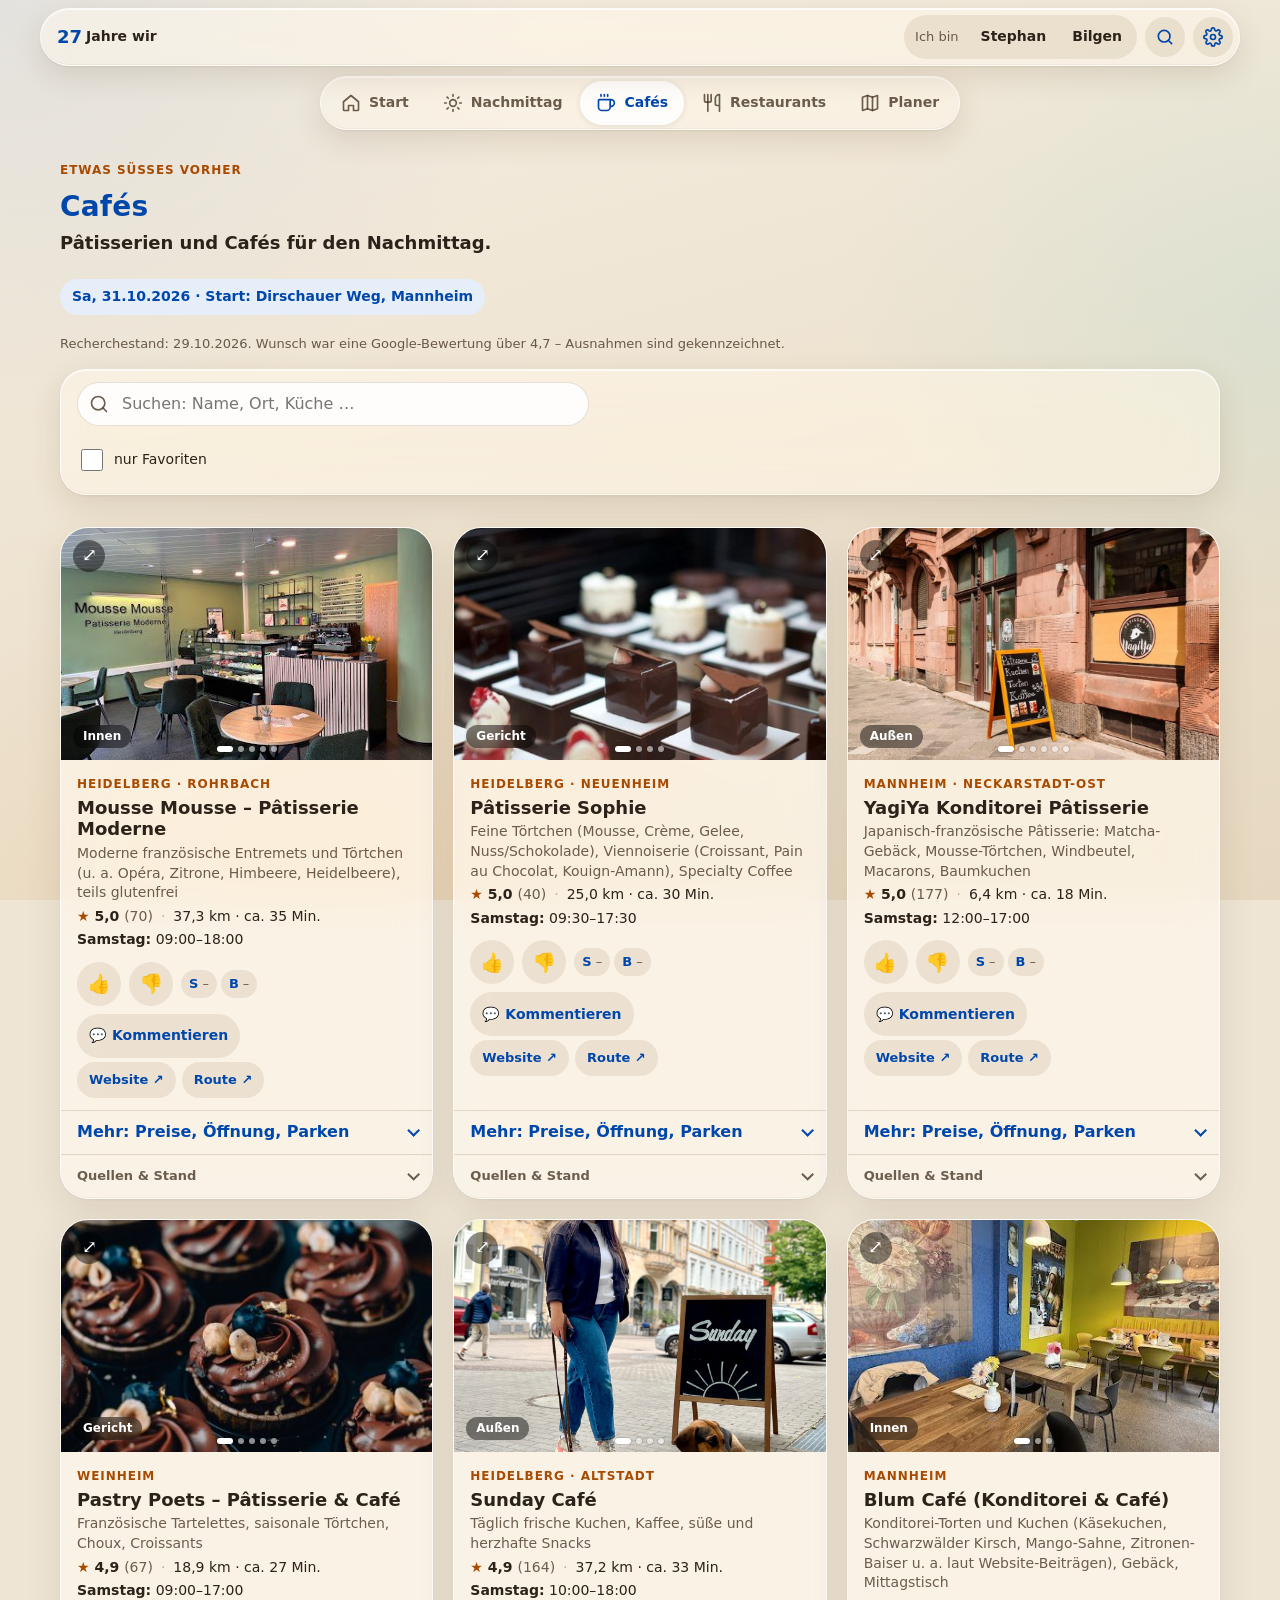
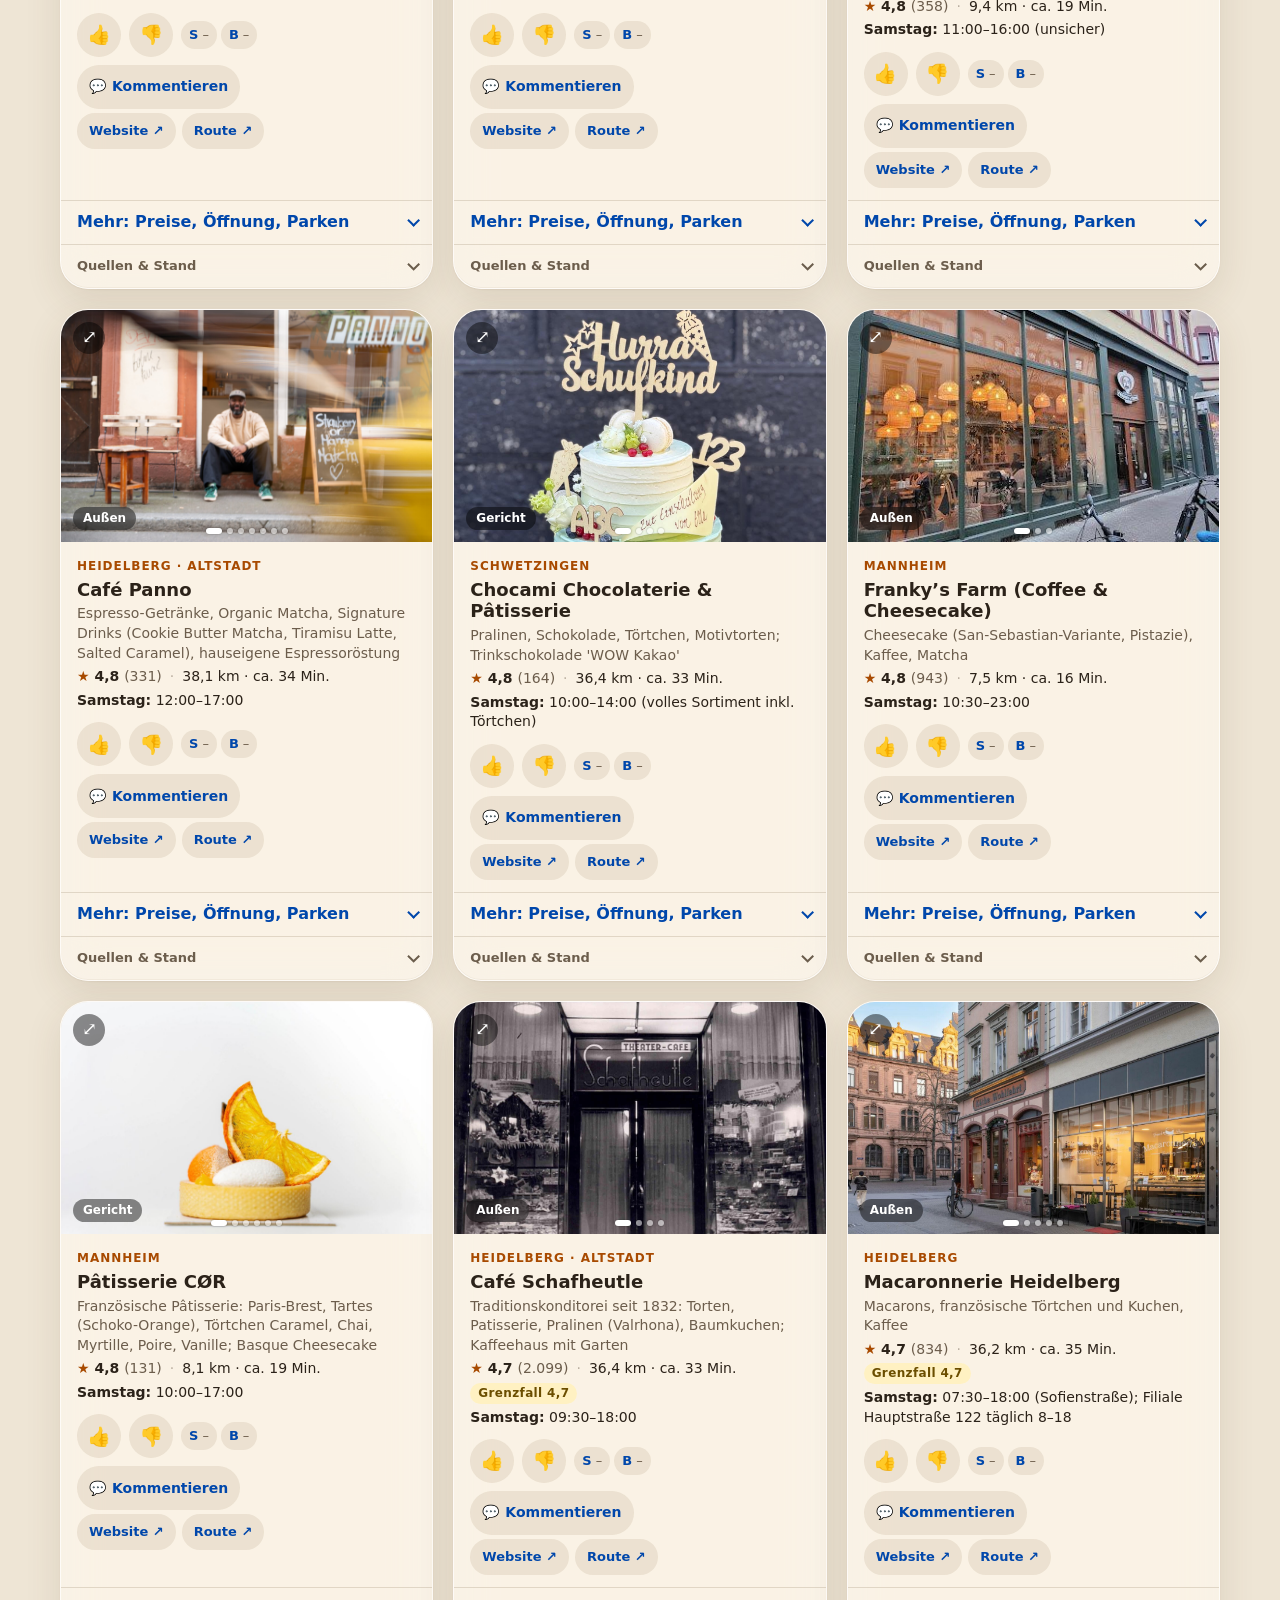
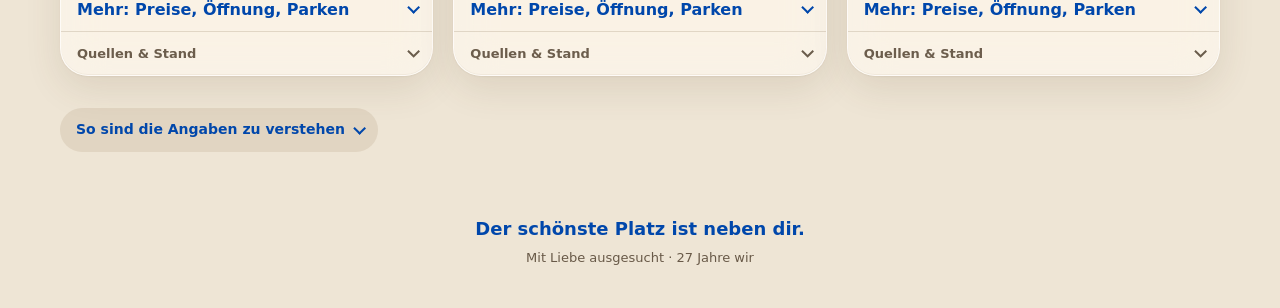
==== commit 53095315: "Tagesidee Barockgarten: Tourist Trap um 18:00 statt Philosoph (Stephans Wahl, Tisch am 30.10. noch f" ====
--- a/cafes.html
+++ b/cafes.html
@@ -75,7 +75,7 @@
     <ul class="such-treffer" id="such-treffer"></ul>
   </section>
   <div class="toast" id="toast" role="status" aria-live="polite"></div>
-  <script src="data.js?v=d4737274"></script>
+  <script src="data.js?v=e72e0f05"></script>
   <script src="likestore.js?v=ab14de96"></script>
   <script src="script.js?v=ec2688a6"></script>
 </body>
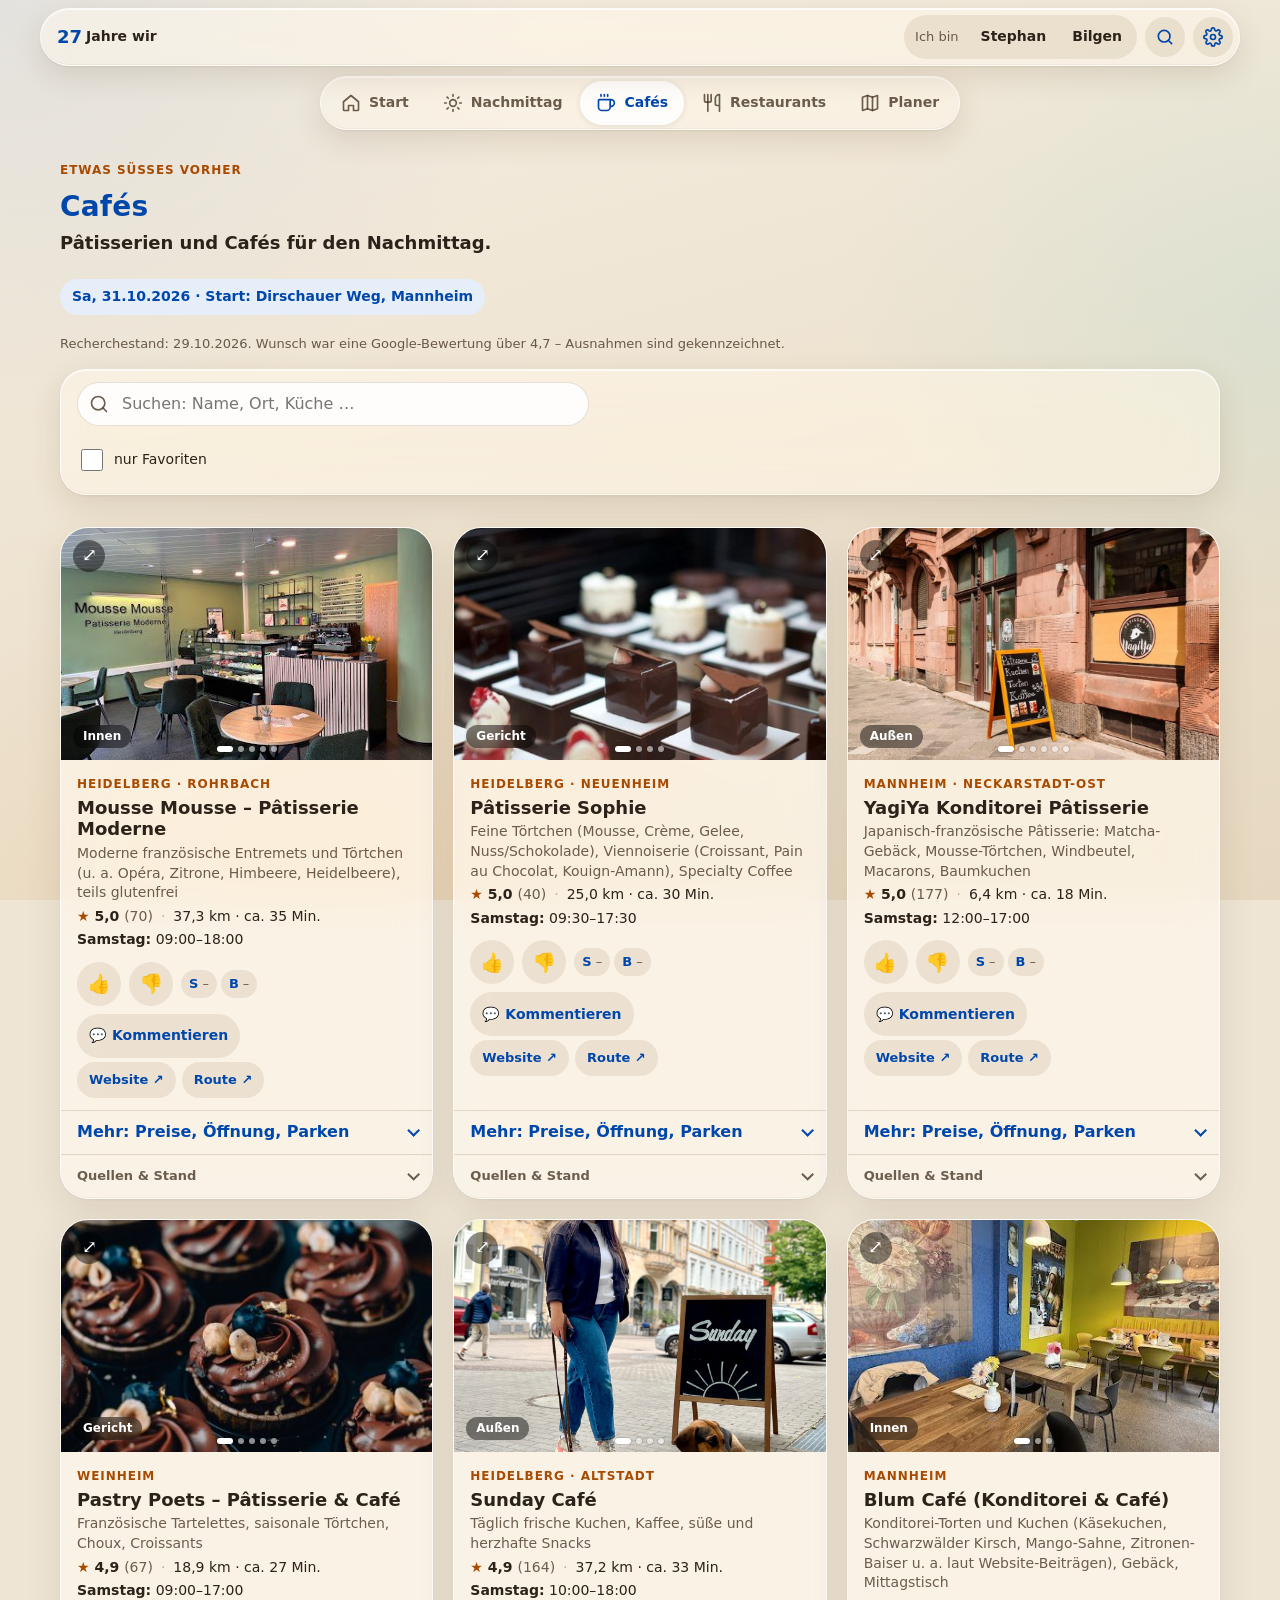
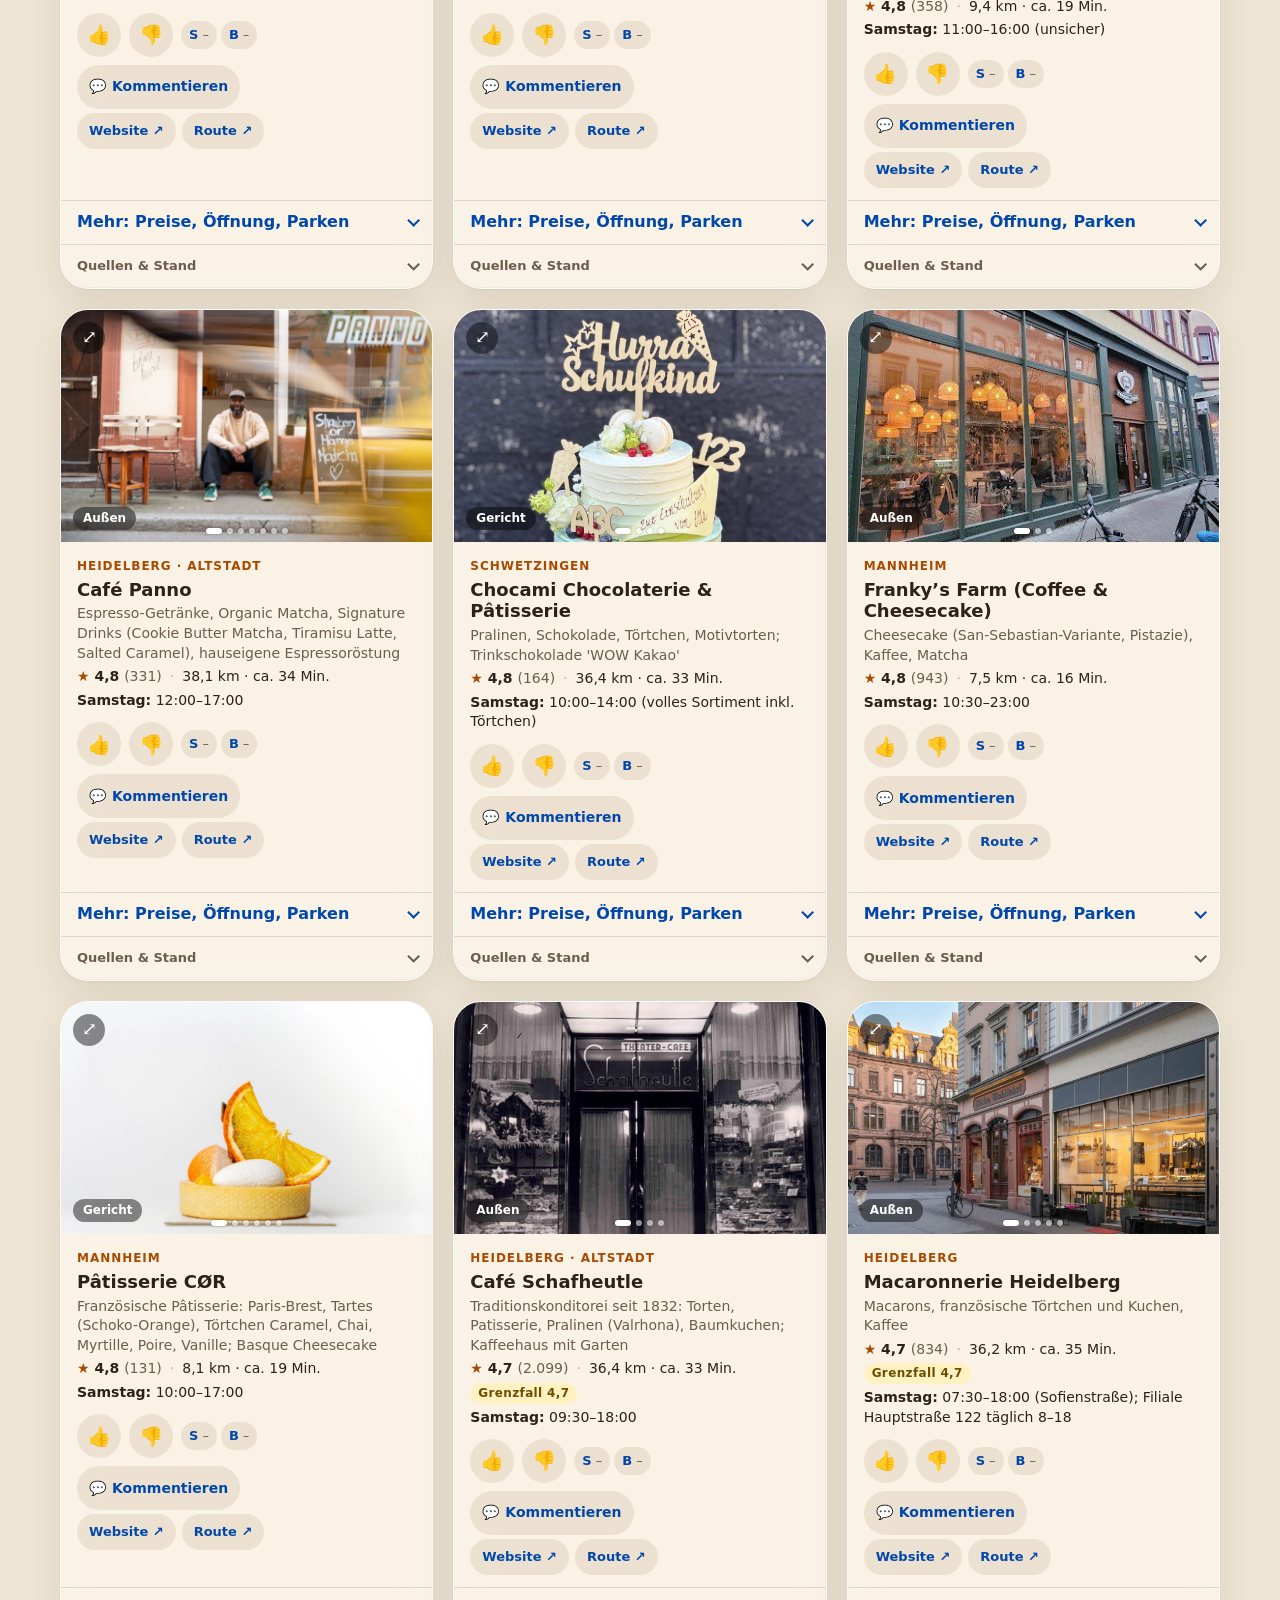
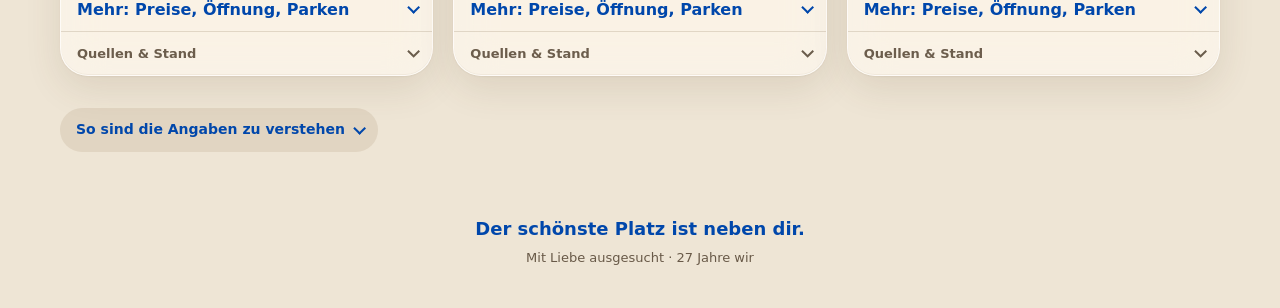
==== commit 208915a4: "Tagesidee für den 31.10.: Waldschenke Ludwigsbrunnen, Neustadter Bergstein und Das Esszimmer (neues " ====
--- a/cafes.html
+++ b/cafes.html
@@ -75,7 +75,7 @@
     <ul class="such-treffer" id="such-treffer"></ul>
   </section>
   <div class="toast" id="toast" role="status" aria-live="polite"></div>
-  <script src="data.js?v=e72e0f05"></script>
+  <script src="data.js?v=954beff8"></script>
   <script src="likestore.js?v=ab14de96"></script>
   <script src="script.js?v=ec2688a6"></script>
 </body>
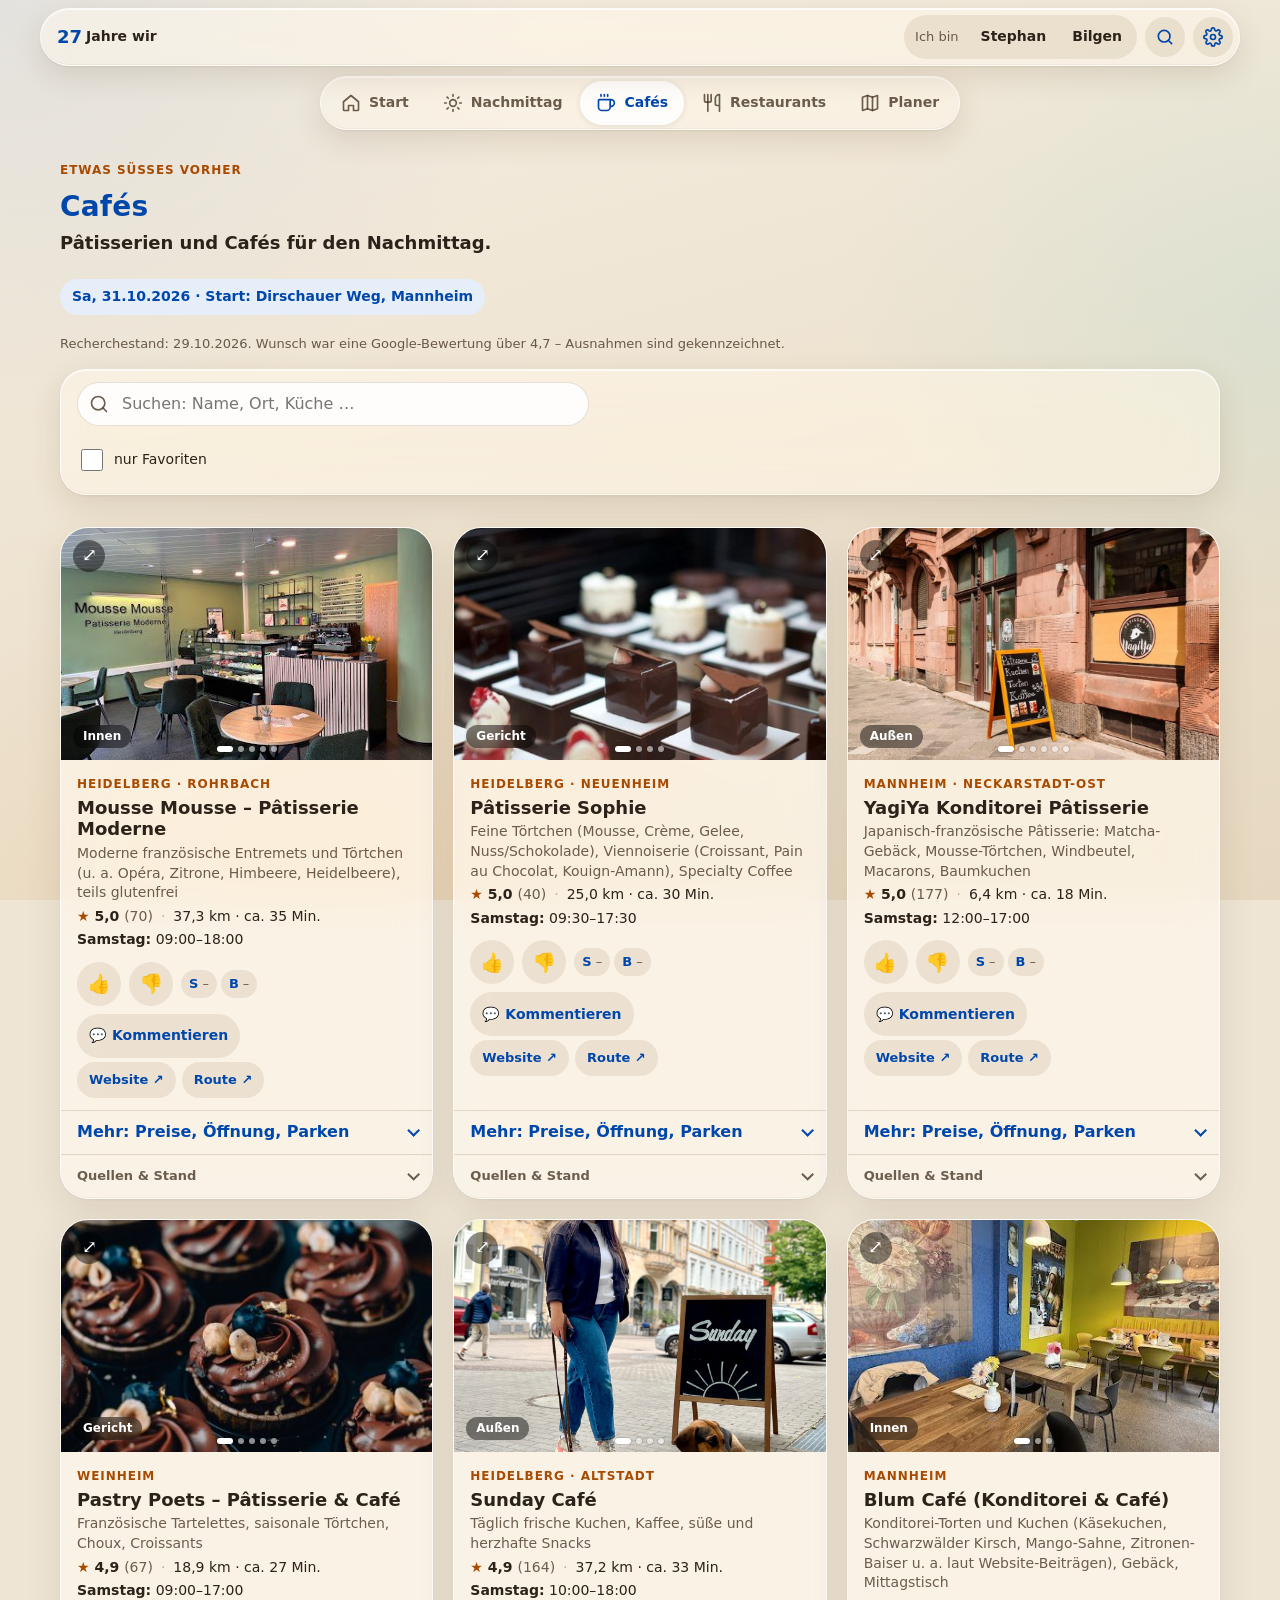
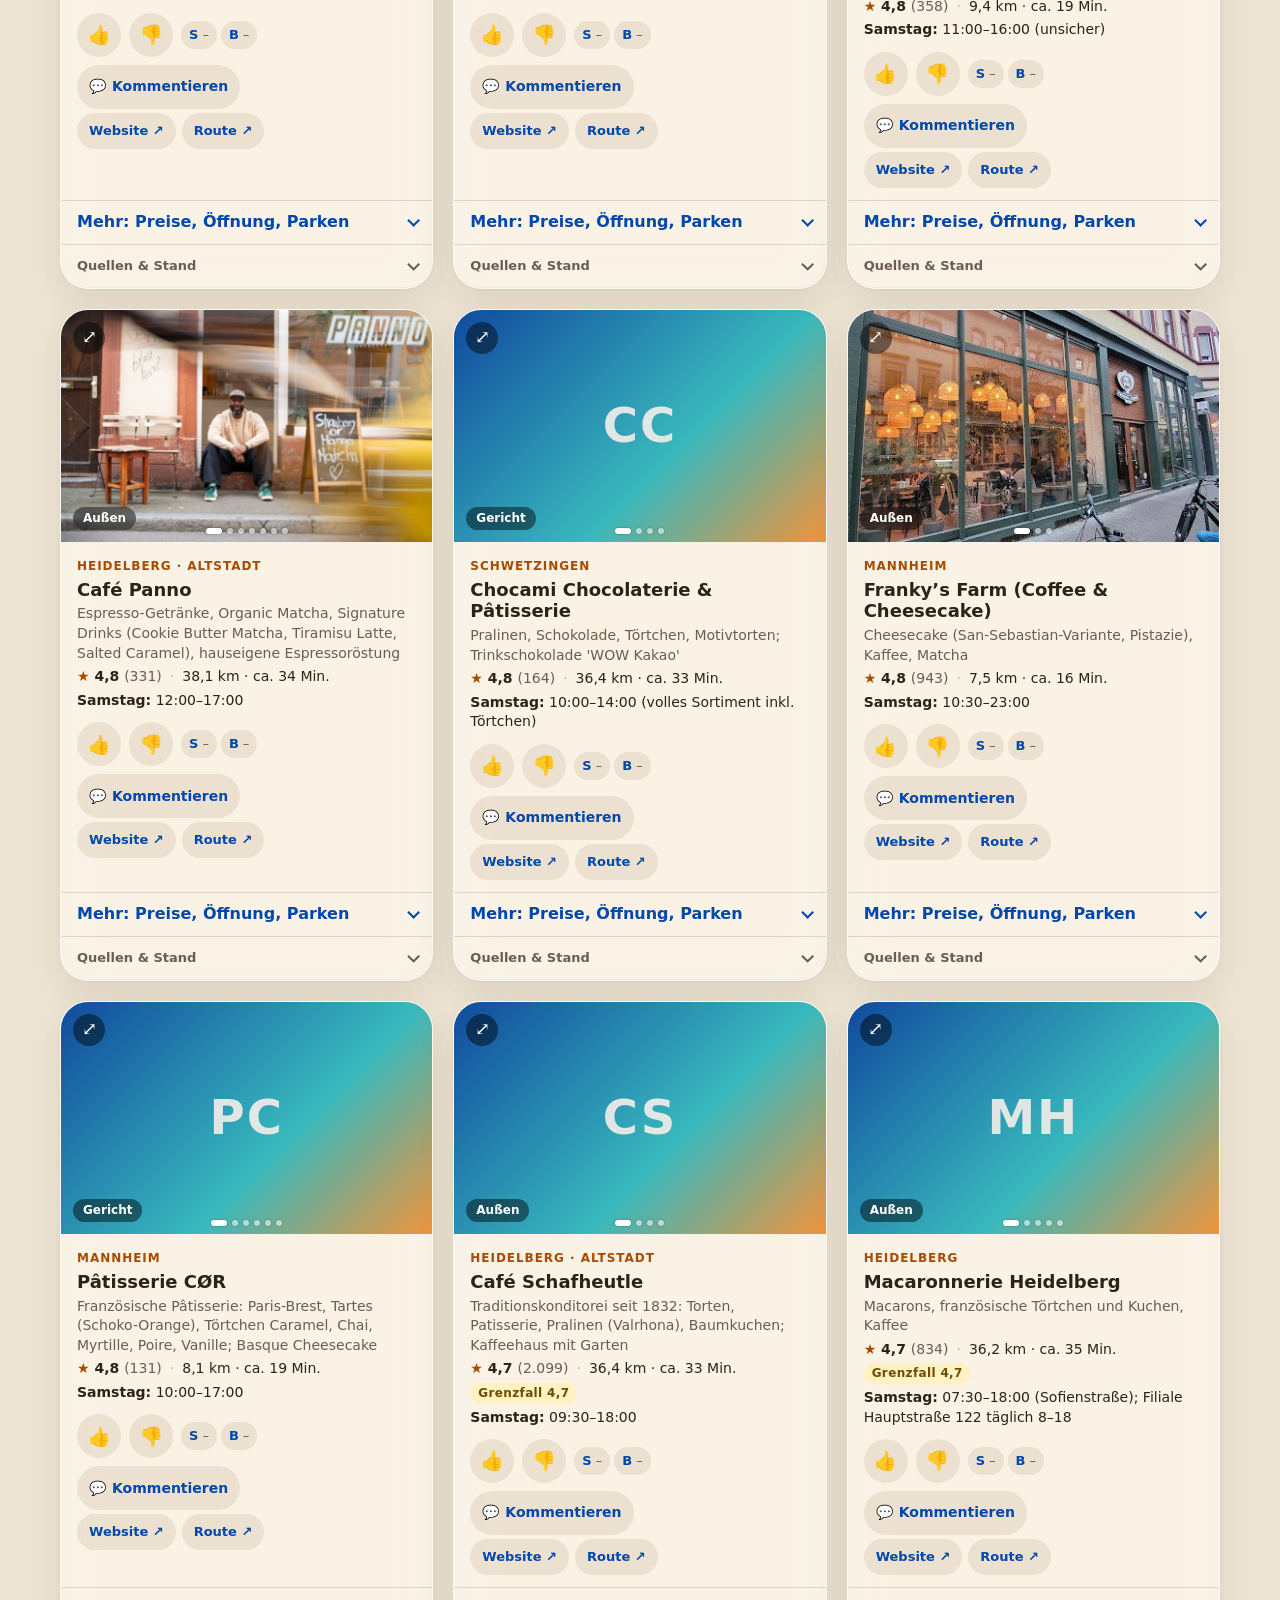
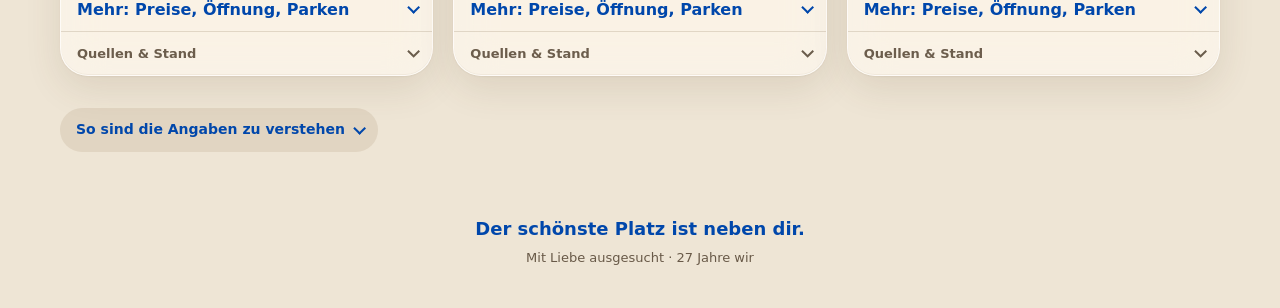
==== commit 0cbdfbcf: "Jubiläums-Guide für Suchmaschinen sperren: Vornamen und Reisedaten (P-1db3) <meta name="robots" cont" ====
--- a/cafes.html
+++ b/cafes.html
@@ -2,6 +2,7 @@
 <html lang="de">
 <head>
   <meta charset="utf-8">
+  <meta name="robots" content="noindex, nofollow">
   <meta name="viewport" content="width=device-width, initial-scale=1, viewport-fit=cover">
   <meta name="color-scheme" content="light dark">
   <link rel="manifest" href="manifest.webmanifest">
@@ -27,7 +28,7 @@
   <title>Cafés · 27 Jahre wir</title>
   <script>try { var t = localStorage.getItem("jg-theme"); if (t === "light" || t === "dark") document.documentElement.dataset.theme = t; var g = Number(localStorage.getItem("jg-schrift")); if (g >= 90 && g <= 130) document.documentElement.style.setProperty("--schrift", g / 100); } catch (e) {}</script>
   <link rel="stylesheet" href="base.css?v=1e421c1b">
-  <link rel="stylesheet" href="style.css?v=fc699ea1">
+  <link rel="stylesheet" href="style.css?v=92bf15e9">
 </head>
 <body data-seite="cafes">
   <a class="sprung" href="#inhalt">Zum Inhalt springen</a>
@@ -76,7 +77,7 @@
   </section>
   <div class="toast" id="toast" role="status" aria-live="polite"></div>
   <script src="data.js?v=954beff8"></script>
-  <script src="likestore.js?v=ab14de96"></script>
-  <script src="script.js?v=ec2688a6"></script>
+  <script src="likestore.js?v=9036930e"></script>
+  <script src="script.js?v=48095c36"></script>
 </body>
 </html>
--- a/style.css
+++ b/style.css
@@ -754,6 +754,9 @@
 .mg-ausfuehrlich { margin: var(--s2) calc(-1 * var(--s5)) calc(-1 * var(--s4)); }
 .mg-ausfuehrlich > summary { padding-left: var(--s5); }
 #meteogramm-jg { padding: 0 var(--s2) var(--s3); }
+/* Haftende Datumsfahne des Meteogramms unter der Kopfzeile (Pille 58 px + 6 px Luft), ab 768 px auch unter der Tab-Leiste; Variable aus meteogramm.css */
+#meteogramm-jg.mg { --mg-haft-oben: calc(max(8px, var(--safe-top)) + 64px); }
+@media (min-width: 768px) { #meteogramm-jg.mg { --mg-haft-oben: calc(max(8px, var(--safe-top)) + 126px); } }
 /* Galerie: Quelle oben rechts, Pfeile auch per Tastatur */
 .gal-quelle { top: 6px; bottom: auto; }
 .bild.galerie:focus-within .gal-pfeil { display: inline-flex; }
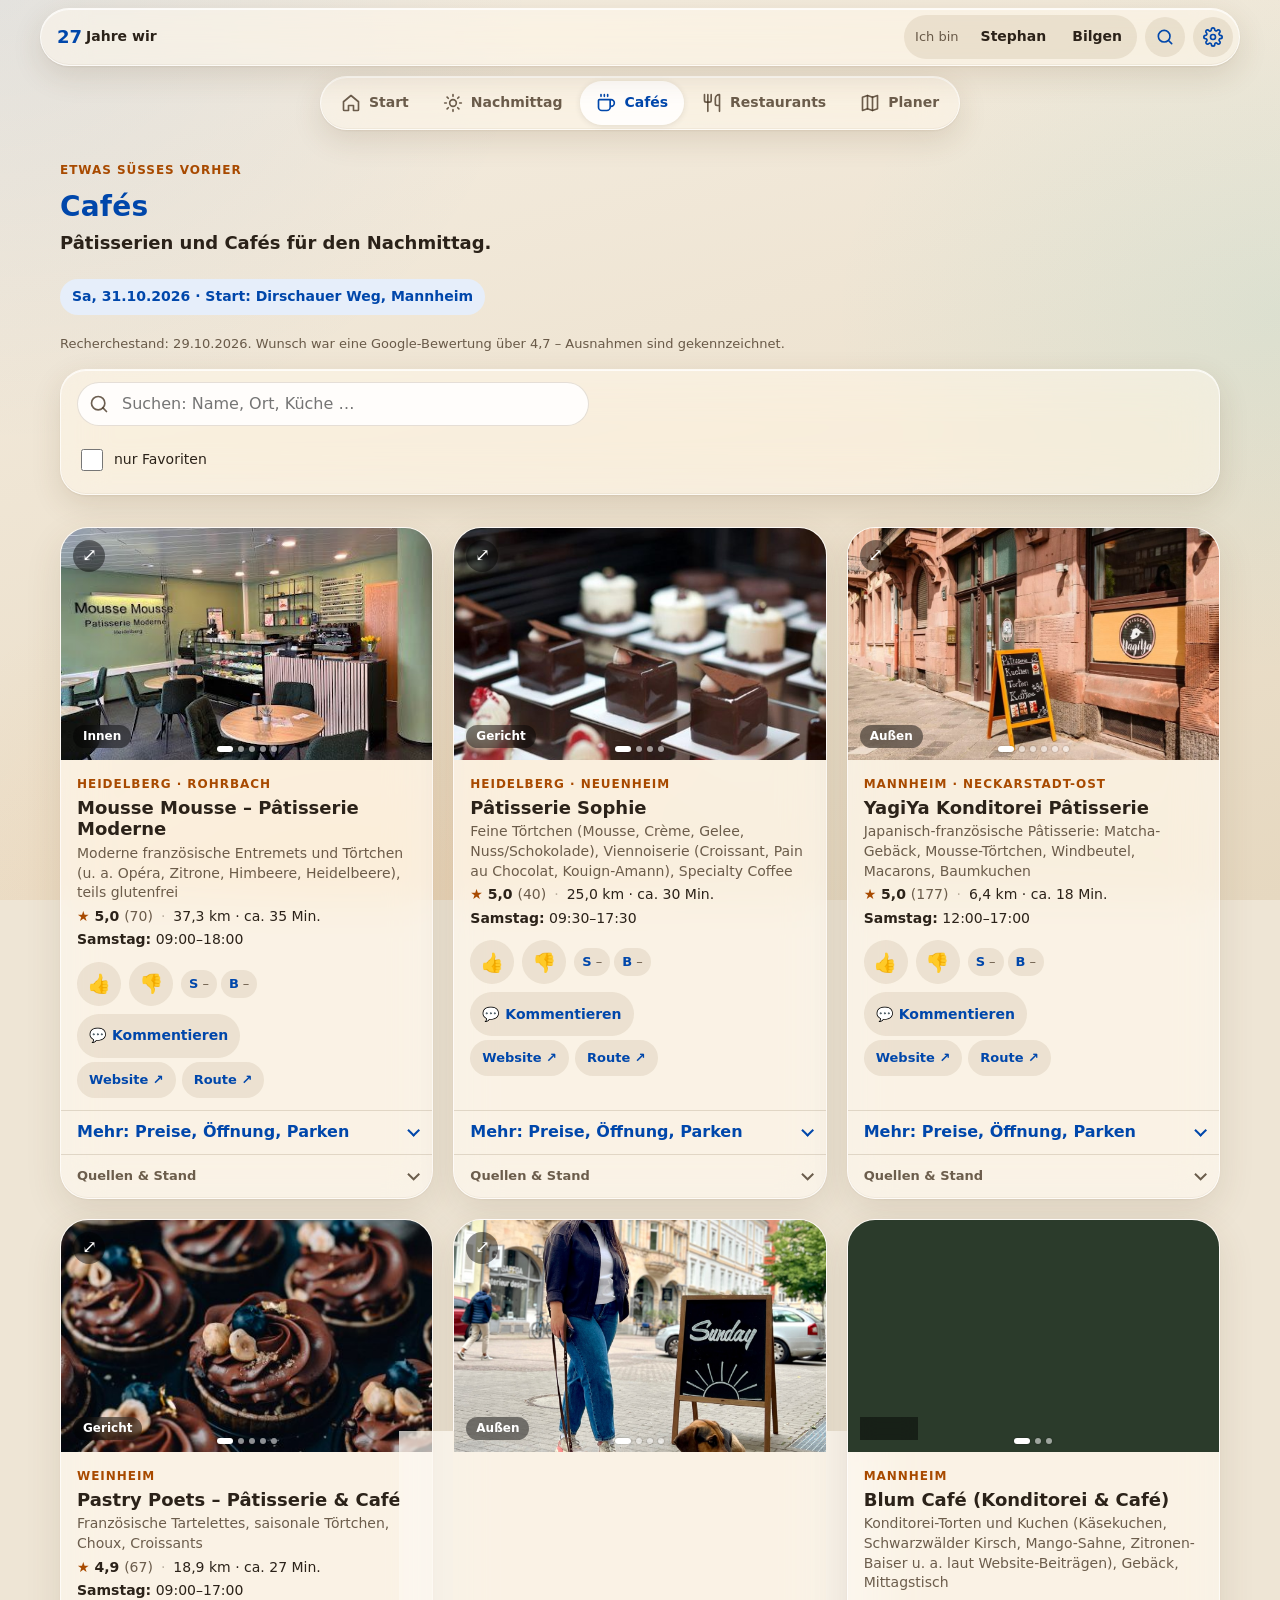
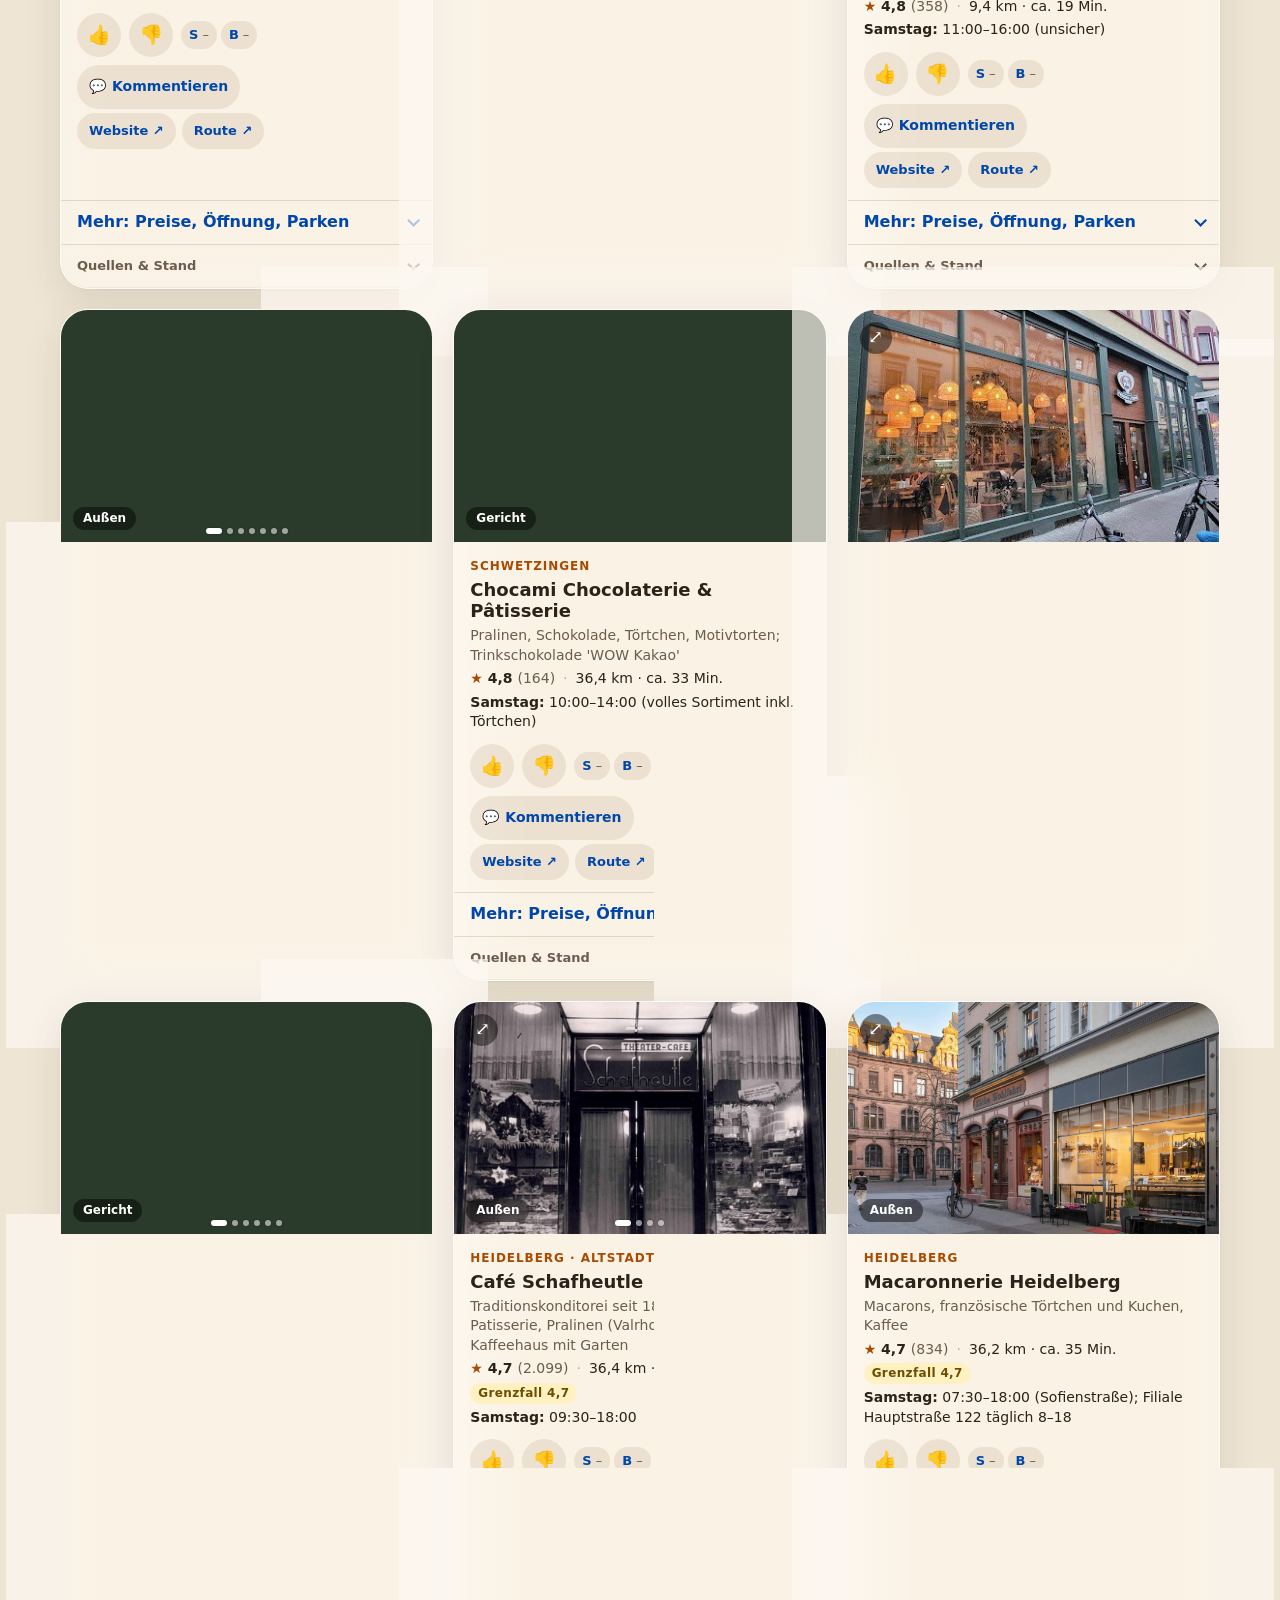
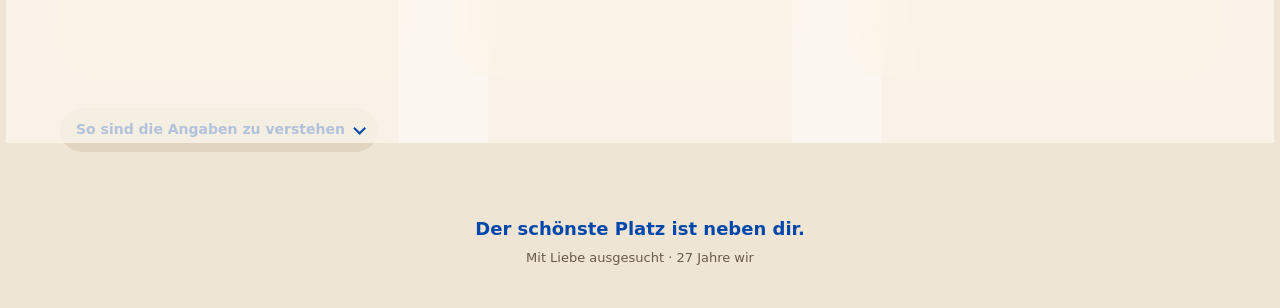
==== commit 2e237cbe: "Jubiläums-Guide nur zum Nachlesen: ruhiger Hinweis statt stiller Fehlschläge (P-f482) Meldet der Spe" ====
--- a/cafes.html
+++ b/cafes.html
@@ -2,7 +2,6 @@
 <html lang="de">
 <head>
   <meta charset="utf-8">
-  <meta name="robots" content="noindex, nofollow">
   <meta name="viewport" content="width=device-width, initial-scale=1, viewport-fit=cover">
   <meta name="color-scheme" content="light dark">
   <link rel="manifest" href="manifest.webmanifest">
--- a/style.css
+++ b/style.css
@@ -302,6 +302,10 @@
 .dl dd { margin: 0; word-break: break-word; }
 .hinweis { font-size: var(--fs-footnote); color: var(--label-2); line-height: 1.4; }
 .hinweis.klein { margin-top: var(--s1); }
+/* Nur lesbar seit 11.11.2026: Hinweis oben, Schreib-Knöpfe ausgeblendet */
+.nur-lesen-hinweis { margin: var(--s2) 0; }
+html.nur-lesen .komm-knopf[data-komm="schreiben"], html.nur-lesen .komm-weg, html.nur-lesen .komm-form,
+html.nur-lesen [data-aktion="speichern"], html.nur-lesen [data-aktion="fest"] { display: none; }
 .fussnote, .fussnoten { font-size: var(--fs-footnote); color: var(--label-2); }
 .fussnoten { margin: var(--s2) 0; padding-left: var(--s5); }
 .karte-fuss { padding: var(--s2) var(--s4) 0; margin: 0; border-top: 1px solid var(--trenner); }
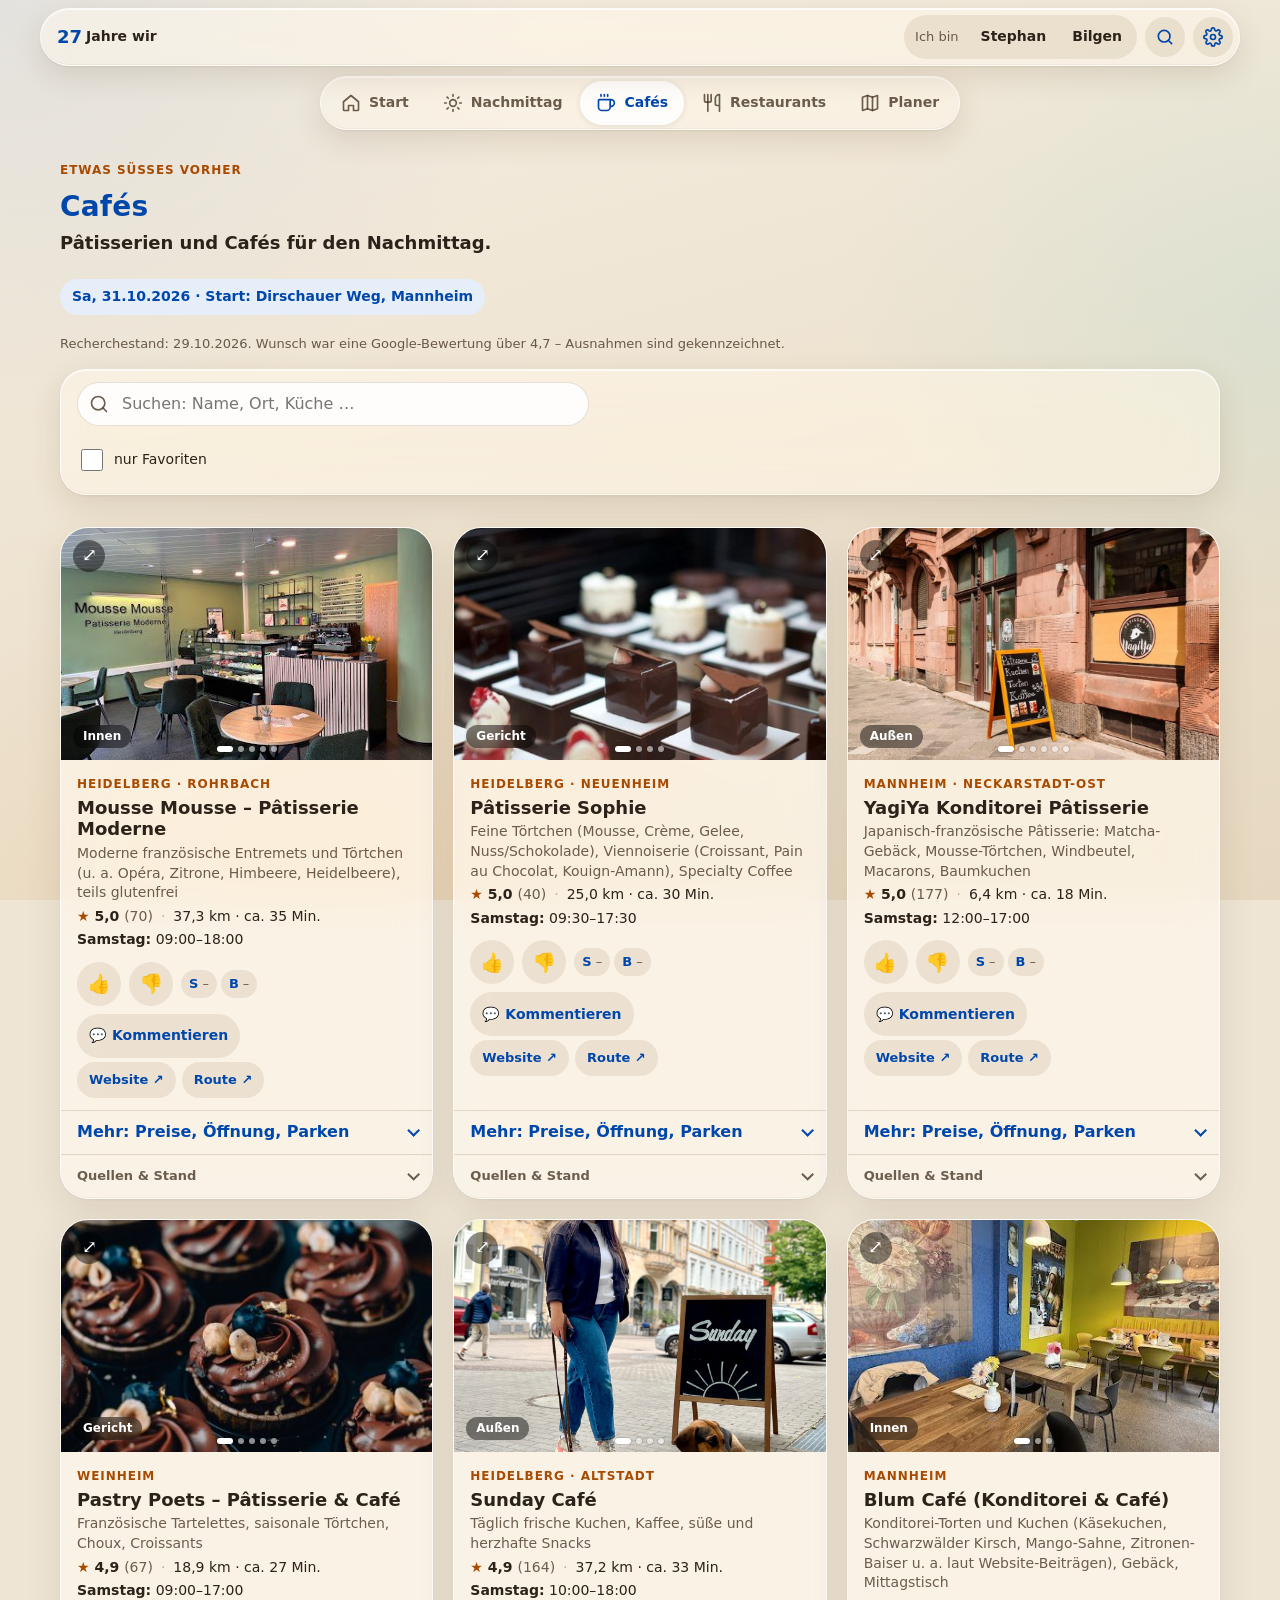
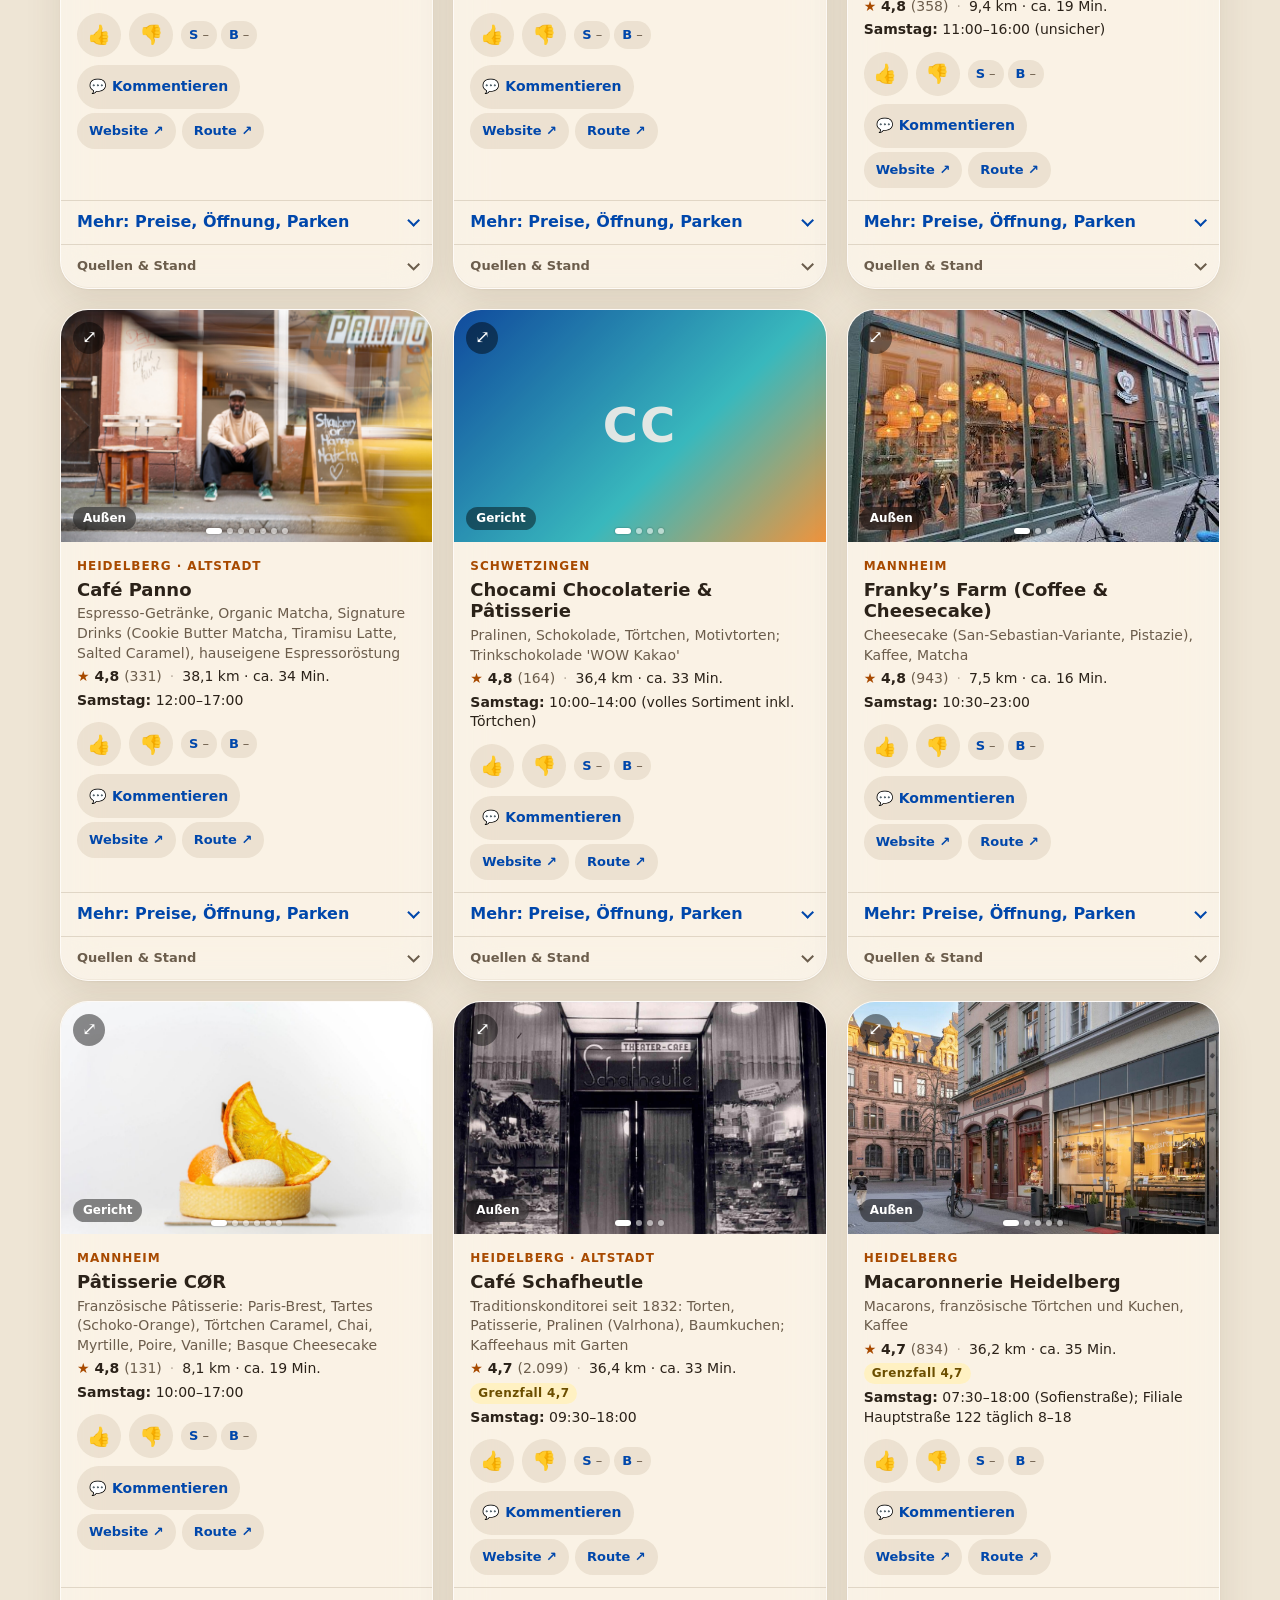
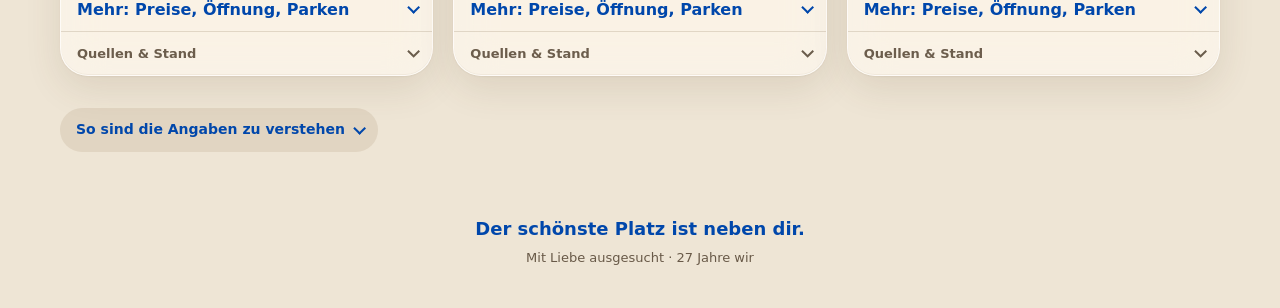
==== commit c85cba95: "Jubiläums-Guide: langer Hinweis-Toast als Kasten statt Kugel (P-f482, Gegenprüfung M1) Der Toast war" ====
--- a/cafes.html
+++ b/cafes.html
@@ -2,6 +2,7 @@
 <html lang="de">
 <head>
   <meta charset="utf-8">
+  <meta name="robots" content="noindex, nofollow">
   <meta name="viewport" content="width=device-width, initial-scale=1, viewport-fit=cover">
   <meta name="color-scheme" content="light dark">
   <link rel="manifest" href="manifest.webmanifest">
@@ -27,7 +28,7 @@
   <title>Cafés · 27 Jahre wir</title>
   <script>try { var t = localStorage.getItem("jg-theme"); if (t === "light" || t === "dark") document.documentElement.dataset.theme = t; var g = Number(localStorage.getItem("jg-schrift")); if (g >= 90 && g <= 130) document.documentElement.style.setProperty("--schrift", g / 100); } catch (e) {}</script>
   <link rel="stylesheet" href="base.css?v=1e421c1b">
-  <link rel="stylesheet" href="style.css?v=92bf15e9">
+  <link rel="stylesheet" href="style.css?v=75716b2b">
 </head>
 <body data-seite="cafes">
   <a class="sprung" href="#inhalt">Zum Inhalt springen</a>
--- a/style.css
+++ b/style.css
@@ -503,7 +503,8 @@
 .inhalt { padding-bottom: calc(76px + var(--safe-bottom) + var(--s6)); }
 .fuss { padding-bottom: calc(76px + var(--safe-bottom) + var(--s6)); }
 @media (min-width: 768px) { .inhalt, .fuss { padding-bottom: var(--s8); } }
-.toast { bottom: calc(80px + var(--safe-bottom)); border-radius: 999px; }
+/* Lange Hinweise (nur lesen) laufen über mehrere Zeilen: volle Breite statt halber, Radius 22 = Pille bei einer Zeile */
+.toast { bottom: calc(80px + var(--safe-bottom)); border-radius: 22px; width: max-content; text-align: center; }
 [id] { scroll-margin-top: 140px; }
 
 /* ---------- Bedienelemente ---------- */
